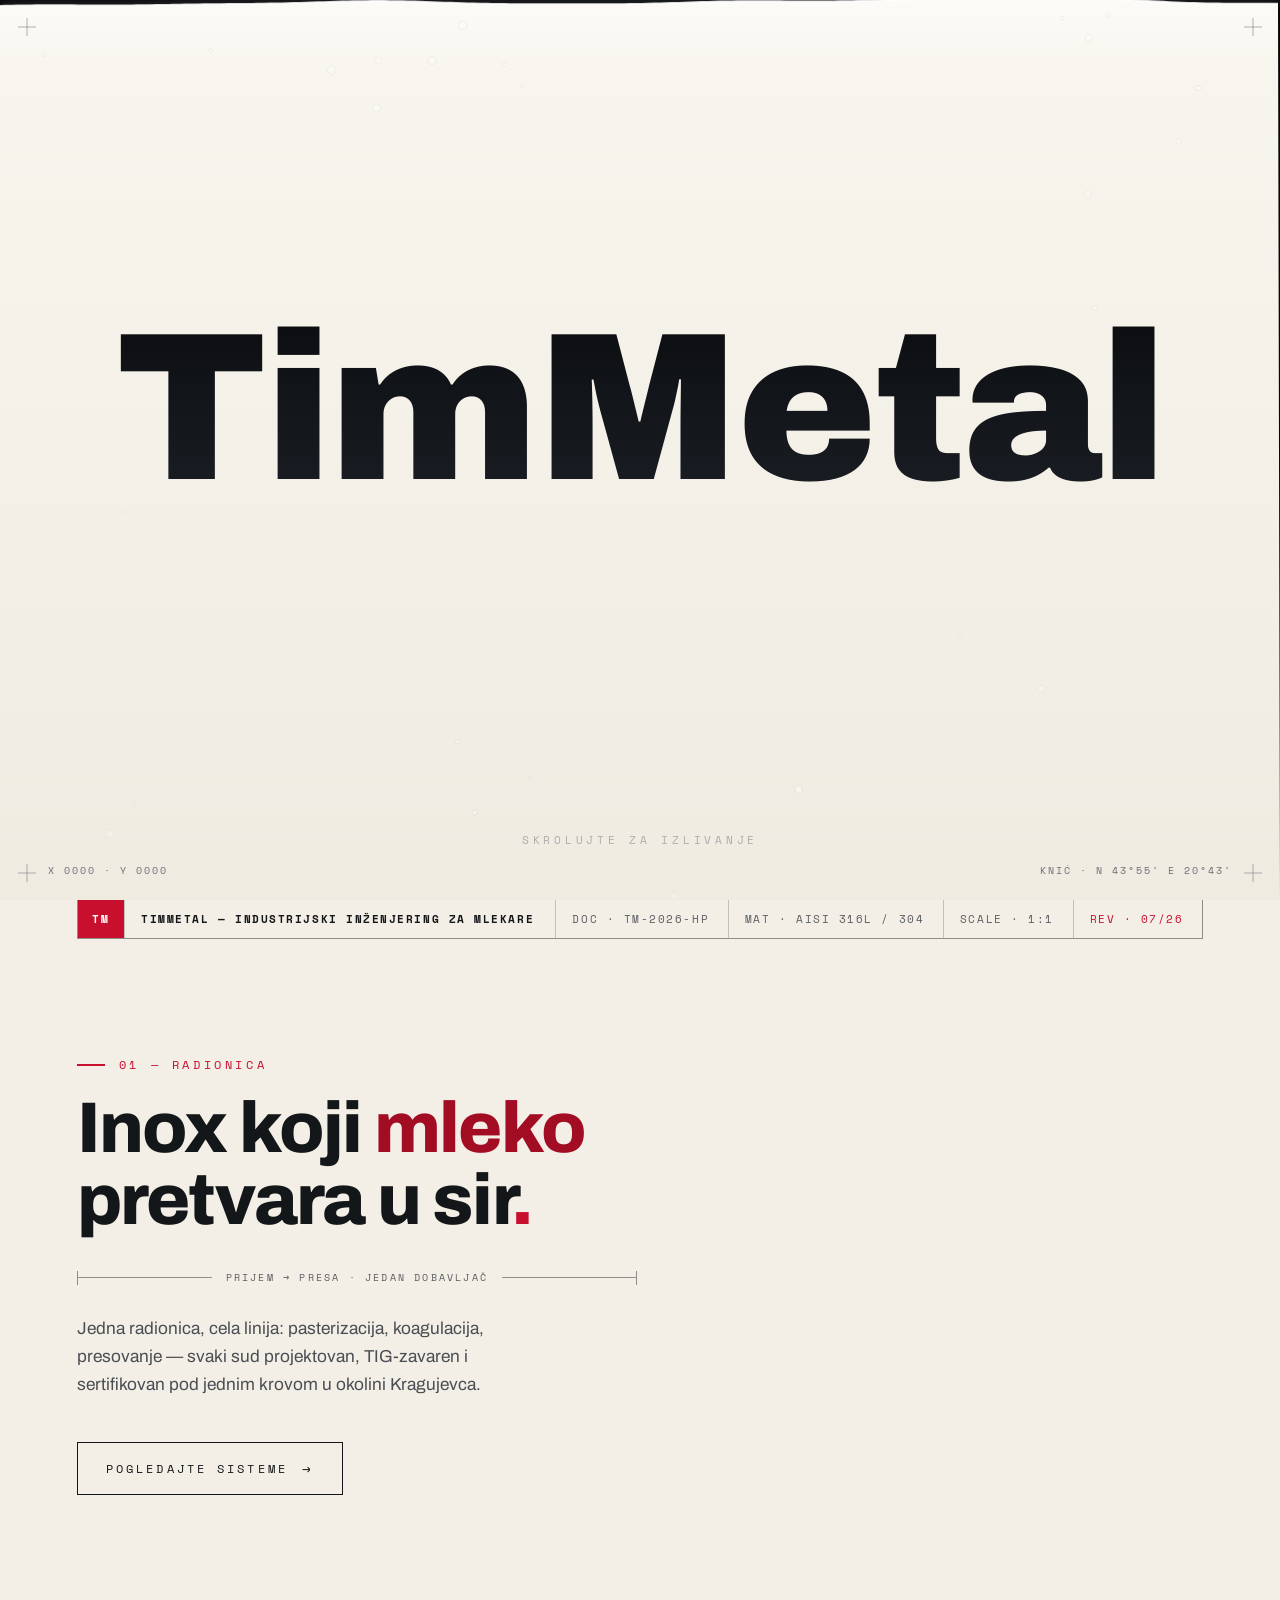
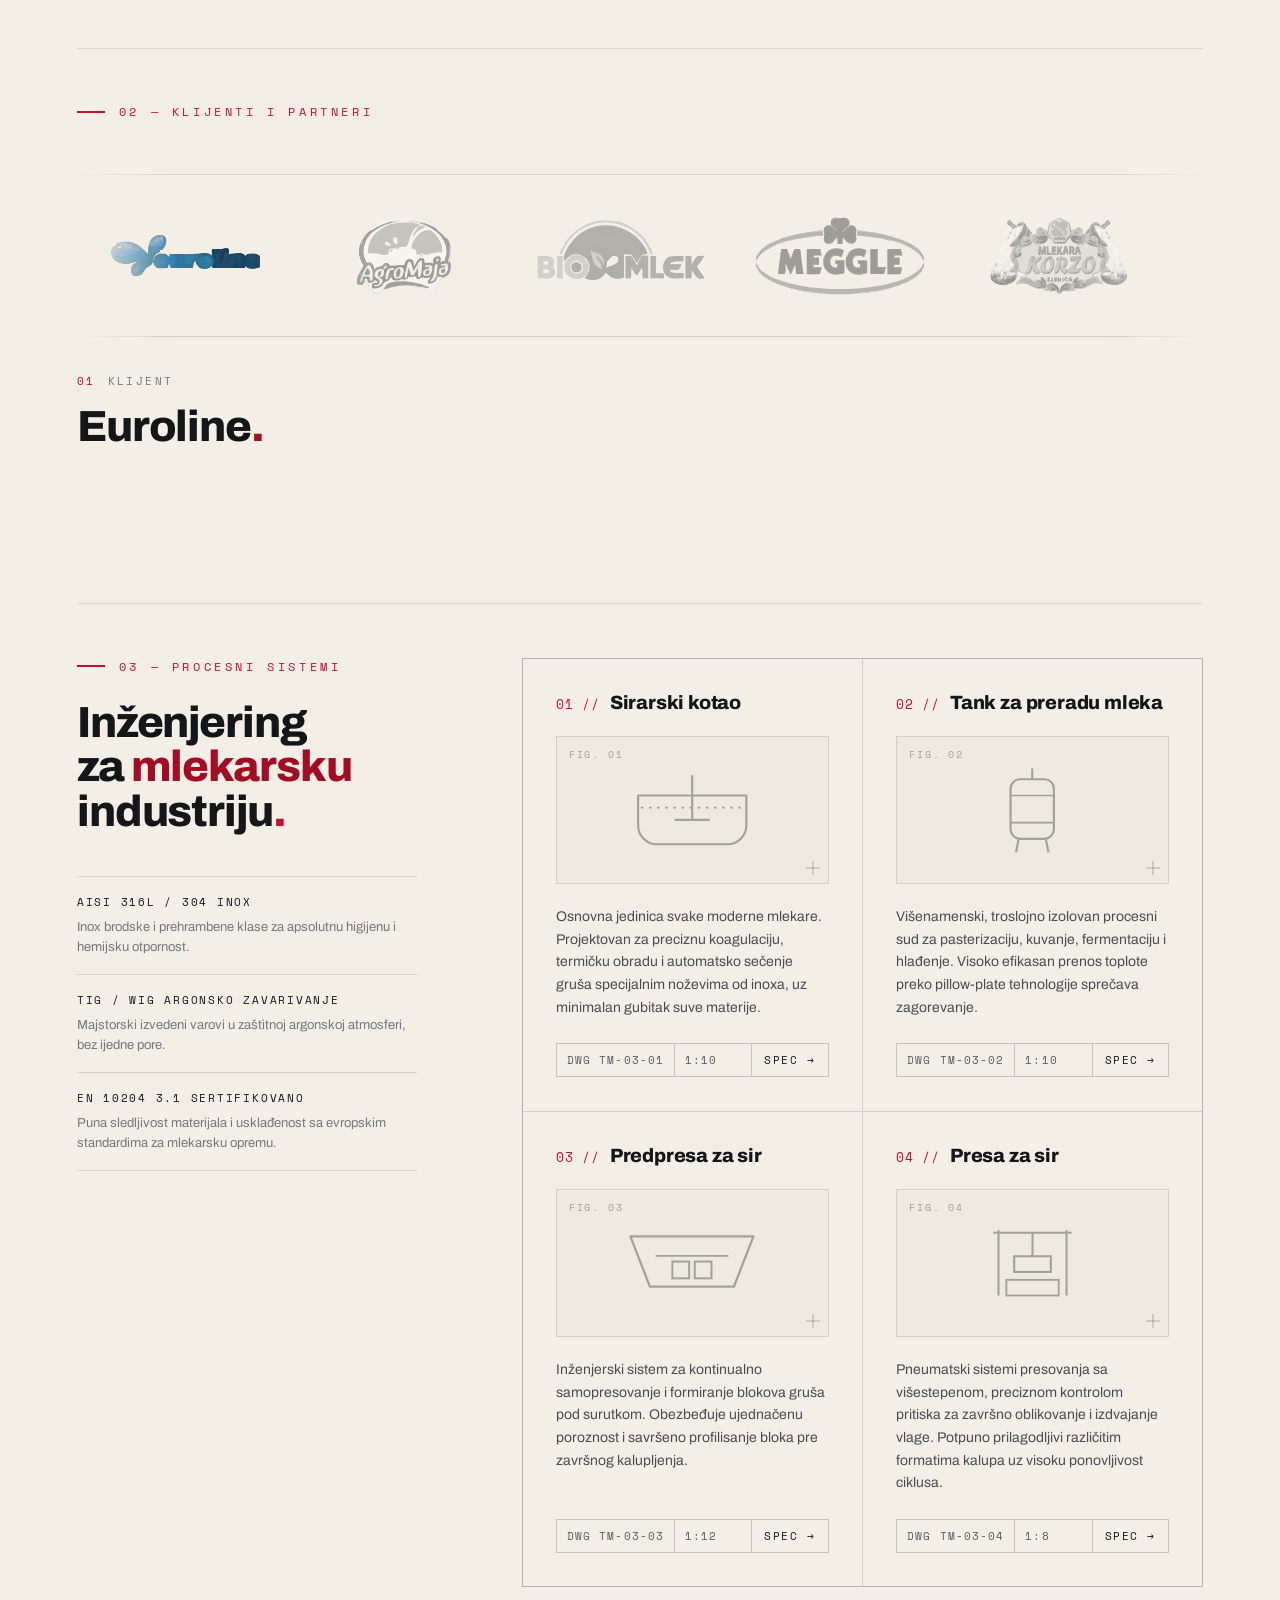
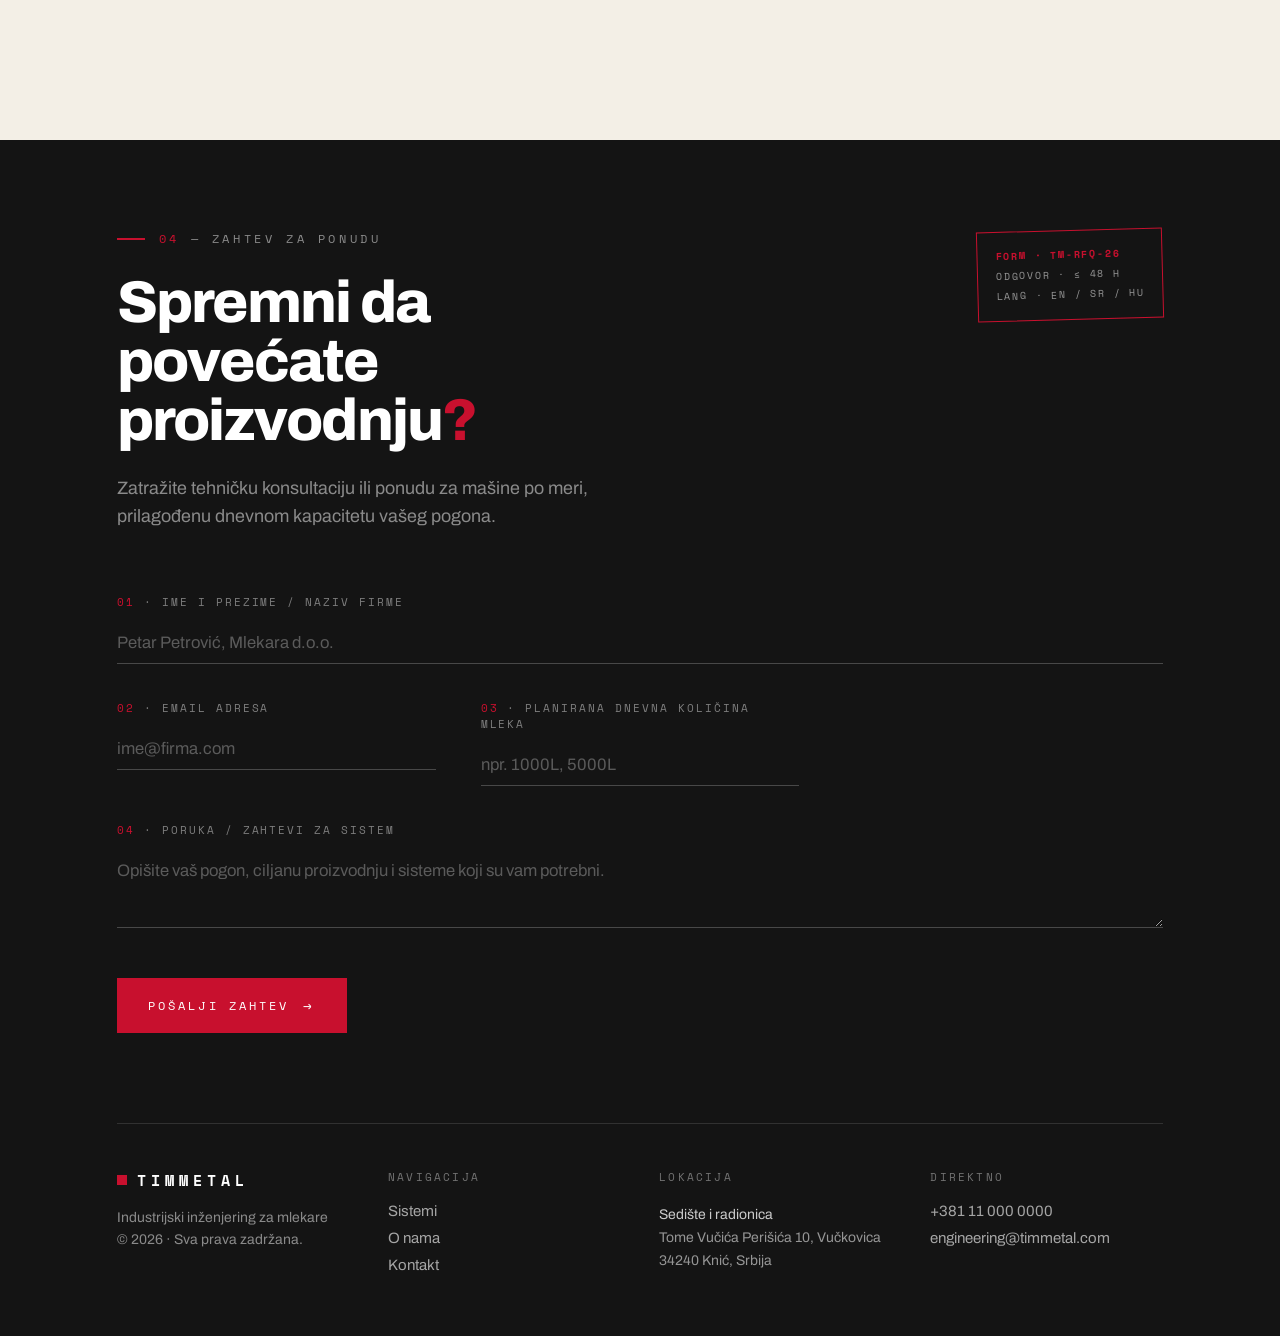
==== index.html @ e1b60132 "Commituj ceo sajt u koren + popravi .gitignore Prethodni .gitignore je ignorisao sve osim app/, pa n" ====
<!DOCTYPE html>
<html lang="en">
<head>
<meta charset="utf-8">
<meta name="viewport" content="width=device-width, initial-scale=1">
<title data-i18n="meta.home.title">TimMetal — Industrial Dairy Engineering</title>
<meta name="description" content="TimMetal — dairy process machinery engineered in marine-grade inox: cheese vats, processing tanks, pre-press and press systems, designed and built near Kragujevac." data-i18n-attr="content:meta.home.desc">
<link rel="icon" href="/favicon.svg" type="image/svg+xml">
<meta name="theme-color" content="#141414">
<meta property="og:type" content="website">
<meta property="og:site_name" content="TimMetal">
<meta property="og:title" content="TimMetal — Industrial Dairy Engineering" data-i18n-attr="content:meta.home.title">
<meta property="og:description" content="Dairy process machinery engineered in marine-grade inox — cheese vats, processing tanks, pre-press and press systems, designed and built near Kragujevac." data-i18n-attr="content:meta.home.desc">
<meta property="og:image" content="/og.svg">
<meta name="twitter:card" content="summary_large_image">
<meta name="twitter:image" content="/og.svg">
<link rel="preconnect" href="https://fonts.googleapis.com">
<link rel="preconnect" href="https://fonts.gstatic.com" crossorigin>
<link href="https://fonts.googleapis.com/css2?family=Archivo:wght@600;800;900&family=Space+Mono:wght@400;700&display=swap" rel="stylesheet">
<link rel="stylesheet" href="/css/styles.css">
<script src="/js/i18n.js"></script>
<style>
  /* Page-scoped interactive states + the drafting-sheet blueprint grid,
     ported from the v2 sheet's style-hover attrs and its JS applyTweaks
     (styles.css already covers the shared tm-link / tm-btn-ink / tm-field). */
  .tm-blueprint      { background-image: radial-gradient(rgba(20,23,26,0.11) 1.1px, transparent 1.3px); background-size: 30px 30px; }
  .tm-blueprint-dark { background-image: radial-gradient(rgba(255,255,255,0.07) 1.1px, transparent 1.3px); background-size: 30px 30px; }
  .tm-plant-row { transition: background-color .3s ease; }
  .tm-plant-row:hover { background-color: rgba(20,23,26,0.03); }
  .tm-rfq-submit { transition: filter .3s ease; }
  .tm-rfq-submit:hover { filter: brightness(1.35); }
  /* Client logo marquee — seamless -50% loop, greyscale on the cream sheet;
     the whole strip pauses on hover, each logo reveals its colour on hover. */
  .tm-marquee { position:relative; overflow:hidden; padding:clamp(30px,4.5vh,48px) 0; border-top:1px solid rgba(20,23,26,0.14); border-bottom:1px solid rgba(20,23,26,0.14); -webkit-mask-image:linear-gradient(90deg, transparent, #000 9%, #000 91%, transparent); mask-image:linear-gradient(90deg, transparent, #000 9%, #000 91%, transparent); }
  .tm-marquee-track { display:flex; width:max-content; align-items:center; animation:tm-marquee-scroll 34s linear infinite; }
  .tm-marquee:hover .tm-marquee-track { animation-play-state:paused; }
  /* Every logo gets the SAME fixed box (width × height) and is scaled to fit
     inside it — square marks fill the height, wide wordmarks fill the width,
     so no logo dominates and none reads as tiny regardless of its aspect. */
  .tm-logo { flex:none; display:flex; align-items:center; justify-content:center; width:clamp(124px,15vw,172px); height:clamp(56px,7vw,80px); background:none; border:0; padding:0; margin:0 clamp(8px,1.8vw,30px); line-height:0; cursor:pointer; -webkit-tap-highlight-color:transparent; }
  .tm-logo img { max-width:100%; max-height:100%; width:auto; height:auto; object-fit:contain; filter:grayscale(1); opacity:0.45; transition:opacity .35s ease, filter .35s ease; }
  .tm-logo:hover img, .tm-logo:focus-visible img, .tm-logo.is-active img { filter:grayscale(0); opacity:1; }
  .tm-logo:focus-visible { outline:1px solid var(--tm-red); outline-offset:6px; }
  @keyframes tm-marquee-scroll { from { transform:translateX(0); } to { transform:translateX(-50%); } }
  @media (prefers-reduced-motion: reduce) { .tm-marquee-track { animation:none; } }
  /* Collaboration detail — collapses to nothing until a logo is chosen. */
  .tm-plant-detail { max-height:0; overflow:hidden; opacity:0; transform:translateY(6px); transition:max-height .55s ease, opacity .4s ease, transform .4s ease, margin-top .55s ease; }
  .tm-plant-detail.is-open { margin-top:0; max-height:640px; opacity:1; transform:translateY(0); }
</style>
</head>
<body>
<div style="position:relative; width:100%; background:var(--tm-cream); font-family:'Archivo', system-ui, sans-serif; -webkit-font-smoothing:antialiased;">

  <!-- Fixed nav — shared partial, injected by include.js -->
  <div data-include="nav"></div>

  <!-- HERO — the canvas paints the entire reveal (black ground, ghost
       outline, milk pour, inverted wordmark); framed as drawing sheet no. 1 -->
  <section id="tm-hero" style="position:sticky; top:0; width:100%; height:100svh; min-height:560px; overflow:hidden; background:#050506;">
    <canvas id="tm-canvas" style="position:absolute; inset:0; width:100%; height:100%; display:block;"></canvas>
    <h1 style="position:absolute; width:1px; height:1px; margin:0; padding:0; overflow:hidden; clip-path:inset(50%); white-space:nowrap;" data-i18n-html="home.hero.h1">TimMetal &mdash; Industrial Dairy Engineering, near Kragujevac</h1>

    <!-- Registration crosshairs, one per corner -->
    <svg width="18" height="18" viewBox="0 0 18 18" style="position:absolute; top:18px; left:18px; color:rgba(120,126,134,0.6);"><line x1="9" y1="0" x2="9" y2="18" stroke="currentColor" stroke-width="1"></line><line x1="0" y1="9" x2="18" y2="9" stroke="currentColor" stroke-width="1"></line></svg>
    <svg width="18" height="18" viewBox="0 0 18 18" style="position:absolute; top:18px; right:18px; color:rgba(120,126,134,0.6);"><line x1="9" y1="0" x2="9" y2="18" stroke="currentColor" stroke-width="1"></line><line x1="0" y1="9" x2="18" y2="9" stroke="currentColor" stroke-width="1"></line></svg>
    <svg width="18" height="18" viewBox="0 0 18 18" style="position:absolute; bottom:18px; left:18px; color:rgba(120,126,134,0.6);"><line x1="9" y1="0" x2="9" y2="18" stroke="currentColor" stroke-width="1"></line><line x1="0" y1="9" x2="18" y2="9" stroke="currentColor" stroke-width="1"></line></svg>
    <svg width="18" height="18" viewBox="0 0 18 18" style="position:absolute; bottom:18px; right:18px; color:rgba(120,126,134,0.6);"><line x1="9" y1="0" x2="9" y2="18" stroke="currentColor" stroke-width="1"></line><line x1="0" y1="9" x2="18" y2="9" stroke="currentColor" stroke-width="1"></line></svg>

    <!-- Live cursor coordinates (updated by the inline script below) + fixed survey mark -->
    <div id="tm-coords" style="position:absolute; left:48px; bottom:22px; font-family:'Space Mono', monospace; font-size:10px; letter-spacing:0.2em; color:#6a6f76; pointer-events:none;">X 0000 &middot; Y 0000</div>
    <div style="position:absolute; right:48px; bottom:22px; font-family:'Space Mono', monospace; font-size:10px; letter-spacing:0.2em; color:#6a6f76; pointer-events:none;">KNIĆ &middot; N 43&deg;55&prime; E 20&deg;43&prime;</div>

    <!-- Tagline sits just under the wordmark; fades in once the milk settles -->
    <div id="tm-tagline" style="position:absolute; left:0; right:0; top:57%; text-align:center; opacity:0; transform:translateY(10px); transition:opacity 1s ease .2s, transform 1s ease .2s; pointer-events:none; font-family:'Space Mono', monospace; font-size:clamp(10px,1.05vw,14px); letter-spacing:0.42em; color:#3c4045;" data-i18n="home.hero.tagline">DAIRY PROCESS MACHINERY &middot; ENGINEERED IN INOX</div>

    <!-- Soft scroll affordance — never a hard lock, scrolling just pours faster -->
    <div id="tm-hint" style="position:absolute; left:0; right:0; bottom:52px; text-align:center; opacity:0.5; transition:opacity .6s ease; font-family:'Space Mono', monospace; font-size:11px; letter-spacing:0.34em; color:#6a6f76; pointer-events:none;" data-i18n="home.hero.hint">SCROLL TO POUR</div>
  </section>

  <!-- Hero is pinned (sticky); everything below is a cream .tm-lid (z-2)
       that scrolls up over the frozen milk pour and back down to reveal
       it — the razor-sharp cream→content edge is the transition. -->
  <div class="tm-lid">

  <!-- MAIN SHEET — cream ground with faint drafting grid -->
  <main class="tm-blueprint" style="position:relative; background:var(--tm-cream); color:var(--tm-ink); padding:0 clamp(22px,6vw,96px) clamp(110px,17vh,210px);">
    <div style="max-width:1200px; margin:0 auto;">

      <!-- Drawing title block — the sheet's passport -->
      <div style="display:flex; flex-wrap:wrap; gap:1px; border:1px solid rgba(20,23,26,0.3); border-top:none; background:rgba(20,23,26,0.22); font-family:'Space Mono', monospace; font-size:11px; letter-spacing:0.14em; color:#5a5e63;">
        <div style="display:flex; align-items:center; padding:11px 14px; background:var(--tm-red); color:#fff; font-weight:700; letter-spacing:0.2em;">TM</div>
        <div style="flex:2 1 auto; min-width:220px; display:flex; align-items:center; padding:11px 16px; background:var(--tm-cream); color:var(--tm-ink); font-weight:700;" data-i18n="home.titleblock.company">TIMMETAL &mdash; INDUSTRIAL DAIRY ENGINEERING</div>
        <div style="flex:1 0 auto; display:flex; align-items:center; padding:11px 16px; background:var(--tm-cream); white-space:nowrap;">DOC &middot; TM-2026-HP</div>
        <div style="flex:1 0 auto; display:flex; align-items:center; padding:11px 16px; background:var(--tm-cream); white-space:nowrap;">MAT &middot; AISI 316L / 304</div>
        <div style="flex:1 0 auto; display:flex; align-items:center; padding:11px 16px; background:var(--tm-cream); white-space:nowrap;">SCALE &middot; 1:1</div>
        <div style="flex:1 0 auto; display:flex; align-items:center; padding:11px 16px; background:var(--tm-cream); white-space:nowrap; color:var(--tm-red);">REV &middot; 07/26</div>
      </div>

      <!-- SECTION 01 — the workshop -->
      <section class="tm-rise" style="padding-top:clamp(84px,13vh,170px);">
        <div style="display:flex; align-items:center; gap:14px; font-family:'Space Mono', monospace; font-size:12px; letter-spacing:0.3em; color:var(--tm-red);"><span style="width:28px; height:2px; background:var(--tm-red);"></span><span data-i18n="home.s01.kicker">01 &mdash; THE WORKSHOP</span></div>
        <h2 style="margin:20px 0 0; font-weight:800; font-size:clamp(34px,5.6vw,78px); line-height:1.0; letter-spacing:-0.025em; max-width:15ch; text-wrap:balance;" data-i18n-html="home.s01.h2">Inox that turns <span style="color:var(--tm-red-deep);">milk</span> into cheese<span style="color:var(--tm-red);">.</span></h2>

        <!-- Dimension line under the headline, drawn like a drafting callout -->
        <div style="margin-top:34px; max-width:560px; display:flex; align-items:center; gap:0; color:rgba(20,23,26,0.45);">
          <span style="width:1px; height:14px; background:currentColor;"></span>
          <span style="flex:1; height:1px; background:currentColor;"></span>
          <span style="padding:0 14px; font-family:'Space Mono', monospace; font-size:10px; letter-spacing:0.22em; white-space:nowrap; color:#5a5e63;" data-i18n="home.s01.dimline">RECEPTION &rarr; PRESS &middot; ONE SUPPLIER</span>
          <span style="flex:1; height:1px; background:currentColor;"></span>
          <span style="width:1px; height:14px; background:currentColor;"></span>
        </div>

        <p style="margin:30px 0 0; max-width:48ch; font-size:clamp(15px,1.35vw,19px); line-height:1.6; color:#4a4e53;" data-i18n="home.s01.body">One workshop, the whole line: pasteurization, coagulation, pressing &mdash; every vessel designed, TIG-welded and certified under one roof near Kragujevac.</p>
        <a href="/products" class="tm-btn-ink" style="margin-top:44px; display:inline-flex; align-items:center; gap:14px; padding:15px 28px; border:1px solid var(--tm-ink); font-family:'Space Mono', monospace; font-size:12px; letter-spacing:0.26em; color:var(--tm-ink); text-decoration:none; cursor:pointer;"><span data-i18n="home.s01.cta">EXPLORE THE SYSTEMS</span> <span style="font-size:14px;">&rarr;</span></a>
      </section>

      <!-- SECTION 02 — commissioned plants, shown as a rotating client logo strip -->
      <section id="plants" style="margin-top:clamp(96px,17vh,210px); padding-top:clamp(40px,6vh,72px); border-top:1px solid rgba(20,23,26,0.1);">
        <div style="display:flex; align-items:center; gap:14px; font-family:'Space Mono', monospace; font-size:12px; letter-spacing:0.3em; color:var(--tm-red);"><span style="width:28px; height:2px; background:var(--tm-red);"></span><span data-i18n="home.s02.kicker">02 &mdash; CLIENTS &amp; PARTNERS</span></div>

        <!-- Infinite logo marquee. The track is built by the script at the
             foot of the page from the COMPANIES array (one /logos/<name>.svg
             per client), then duplicated once so the -50% CSS loop is
             seamless. Each logo is a button — clicking it reveals the company
             name in the detail panel below. -->
        <div class="tm-marquee tm-rise" role="group" aria-label="Client dairies" style="margin-top:clamp(40px,6vh,64px);">
          <div class="tm-marquee-track"></div>
        </div>

        <!-- Collaboration detail — populated by the inline script when a logo
             is clicked; the first partner is shown by default. -->
        <div id="tm-plant-detail" class="tm-plant-detail" aria-live="polite"></div>
      </section>

      <!-- SECTION 03 — process systems as drawing sheets -->
      <section id="systems" class="tm-rise" style="margin-top:clamp(96px,17vh,210px); padding-top:clamp(40px,6vh,72px); border-top:1px solid rgba(20,23,26,0.1); display:flex; flex-wrap:wrap; gap:clamp(40px,5vw,76px);">

        <div data-sticky-col style="flex:1 1 300px; min-width:260px;">
          <div style="display:flex; align-items:center; gap:14px; font-family:'Space Mono', monospace; font-size:12px; letter-spacing:0.3em; color:var(--tm-red);"><span style="width:28px; height:2px; background:var(--tm-red);"></span><span data-i18n="home.s03.kicker">03 &mdash; PROCESS SYSTEMS</span></div>
          <h2 style="margin:26px 0 0; font-weight:800; font-size:clamp(30px,3.4vw,52px); line-height:1.03; letter-spacing:-0.025em; max-width:12ch; text-wrap:balance; color:var(--tm-ink);" data-i18n-html="home.s03.h2">Engineering for the <span style="color:var(--tm-red-deep);">Dairy</span> Industry<span style="color:var(--tm-red);">.</span></h2>

          <div style="margin-top:clamp(34px,4.5vh,56px); max-width:340px; border-bottom:1px solid rgba(20,23,26,0.12);">
            <div style="padding:17px 0; border-top:1px solid rgba(20,23,26,0.12);">
              <div style="font-family:'Space Mono', monospace; font-size:11px; letter-spacing:0.16em; color:var(--tm-ink);" data-i18n="home.s03.feat1.t">AISI 316L / 304 STAINLESS</div>
              <div style="margin-top:7px; font-size:13px; line-height:1.55; color:#76797e;" data-i18n="home.s03.feat1.d">Marine &amp; food-grade inox for absolute hygiene and chemical resistance.</div>
            </div>
            <div style="padding:17px 0; border-top:1px solid rgba(20,23,26,0.12);">
              <div style="font-family:'Space Mono', monospace; font-size:11px; letter-spacing:0.16em; color:var(--tm-ink);" data-i18n="home.s03.feat2.t">TIG / WIG ARGON WELDING</div>
              <div style="margin-top:7px; font-size:13px; line-height:1.55; color:#76797e;" data-i18n="home.s03.feat2.d">Masterfully executed welds in a protective argon atmosphere, ensuring zero porosity.</div>
            </div>
            <div style="padding:17px 0; border-top:1px solid rgba(20,23,26,0.12);">
              <div style="font-family:'Space Mono', monospace; font-size:11px; letter-spacing:0.16em; color:var(--tm-ink);" data-i18n="home.s03.feat3.t">EN 10204 3.1 CERTIFIED</div>
              <div style="margin-top:7px; font-size:13px; line-height:1.55; color:#76797e;" data-i18n="home.s03.feat3.d">Full material traceability and compliance with European dairy equipment standards.</div>
            </div>
          </div>
        </div>

        <div style="flex:2 1 520px; min-width:0; display:grid; grid-template-columns:repeat(auto-fit, minmax(min(100%, 300px), 1fr)); gap:1px; background:rgba(20,23,26,0.14); border:1px solid rgba(20,23,26,0.14);">

          <!-- 01 -->
          <div class="tm-card" style="background:var(--tm-cream); padding:clamp(24px,2.6vw,40px); display:flex; flex-direction:column;">
            <div style="display:flex; align-items:baseline; gap:10px;">
              <span style="font-family:'Space Mono', monospace; color:var(--tm-red); font-size:13px; letter-spacing:0.06em; white-space:nowrap; flex-shrink:0;">01 //</span>
              <span style="font-family:'Archivo', sans-serif; font-weight:800; font-size:clamp(18px,1.5vw,23px); letter-spacing:-0.01em; color:var(--tm-ink);" data-i18n="home.card1.name">Cheese Vat</span>
            </div>
            <div style="position:relative; margin-top:22px; height:clamp(148px,16vh,196px); display:flex; align-items:center; justify-content:center; border:1px solid rgba(20,23,26,0.12); background:#EFEAE0;">
              <span style="position:absolute; top:10px; left:12px; font-family:'Space Mono', monospace; font-size:10px; letter-spacing:0.18em; color:rgba(20,23,26,0.35);">FIG. 01</span>
              <svg width="14" height="14" viewBox="0 0 14 14" style="position:absolute; bottom:8px; right:8px; color:rgba(20,23,26,0.3);"><line x1="7" y1="0" x2="7" y2="14" stroke="currentColor" stroke-width="1"></line><line x1="0" y1="7" x2="14" y2="7" stroke="currentColor" stroke-width="1"></line></svg>
              <svg width="60%" viewBox="0 0 120 70" fill="none" style="color:#14171A; opacity:0.34;"><path d="M20 24 H100 V46 a14 14 0 0 1 -14 14 H34 a14 14 0 0 1 -14 -14 Z" stroke="currentColor" stroke-width="1.6" stroke-linejoin="round"></path><line x1="60" y1="9" x2="60" y2="42" stroke="currentColor" stroke-width="1.6"></line><line x1="47" y1="42" x2="73" y2="42" stroke="currentColor" stroke-width="1.6"></line><line x1="22" y1="33" x2="98" y2="33" stroke="currentColor" stroke-width="1.2" stroke-dasharray="2 4"></line></svg>
            </div>
            <p style="margin:22px 0 0; font-size:14px; line-height:1.62; color:#4a4e53;" data-i18n="home.card1.body">The core unit of any modern dairy. Engineered for precise coagulation, thermal processing, and automated curd cutting via specialized inox knives, minimizing dry matter loss.</p>
            <div style="margin-top:auto; padding-top:24px;">
              <div style="display:flex; flex-wrap:wrap; align-items:stretch; border:1px solid rgba(20,23,26,0.2); font-family:'Space Mono', monospace; font-size:11px; letter-spacing:0.1em; color:#5a5e63;">
                <div style="padding:8px 10px; border-right:1px solid rgba(20,23,26,0.2); white-space:nowrap;">DWG TM-03-01</div>
                <div style="padding:8px 10px; white-space:nowrap;">1:10</div>
                <a href="/products/cheese-vat" class="tm-link" style="margin-left:auto; display:flex; align-items:center; gap:8px; padding:8px 12px; border-left:1px solid rgba(20,23,26,0.2); color:var(--tm-ink); text-decoration:none; letter-spacing:0.14em;">SPEC &rarr;</a>
              </div>
            </div>
          </div>

          <!-- 02 -->
          <div class="tm-card" style="background:var(--tm-cream); padding:clamp(24px,2.6vw,40px); display:flex; flex-direction:column;">
            <div style="display:flex; align-items:baseline; gap:10px;">
              <span style="font-family:'Space Mono', monospace; color:var(--tm-red); font-size:13px; letter-spacing:0.06em; white-space:nowrap; flex-shrink:0;">02 //</span>
              <span style="font-family:'Archivo', sans-serif; font-weight:800; font-size:clamp(18px,1.5vw,23px); letter-spacing:-0.01em; color:var(--tm-ink);" data-i18n="home.card2.name">Milk Processing Tank</span>
            </div>
            <div style="position:relative; margin-top:22px; height:clamp(148px,16vh,196px); display:flex; align-items:center; justify-content:center; border:1px solid rgba(20,23,26,0.12); background:#EFEAE0;">
              <span style="position:absolute; top:10px; left:12px; font-family:'Space Mono', monospace; font-size:10px; letter-spacing:0.18em; color:rgba(20,23,26,0.35);">FIG. 02</span>
              <svg width="14" height="14" viewBox="0 0 14 14" style="position:absolute; bottom:8px; right:8px; color:rgba(20,23,26,0.3);"><line x1="7" y1="0" x2="7" y2="14" stroke="currentColor" stroke-width="1"></line><line x1="0" y1="7" x2="14" y2="7" stroke="currentColor" stroke-width="1"></line></svg>
              <svg width="60%" viewBox="0 0 120 70" fill="none" style="color:#14171A; opacity:0.34;"><line x1="60" y1="4" x2="60" y2="12" stroke="currentColor" stroke-width="1.6"></line><rect x="44" y="12" width="32" height="44" rx="7" stroke="currentColor" stroke-width="1.6"></rect><line x1="44" y1="24" x2="76" y2="24" stroke="currentColor" stroke-width="1.2"></line><line x1="44" y1="44" x2="76" y2="44" stroke="currentColor" stroke-width="1.2"></line><line x1="50" y1="56" x2="48" y2="66" stroke="currentColor" stroke-width="1.6"></line><line x1="70" y1="56" x2="72" y2="66" stroke="currentColor" stroke-width="1.6"></line></svg>
            </div>
            <p style="margin:22px 0 0; font-size:14px; line-height:1.62; color:#4a4e53;" data-i18n="home.card2.body">A multi-purpose, triple-wall insulated process vessel for pasteurization, boiling, fermentation, and cooling. Highly efficient heat transfer via pillow-plate technology prevents burning.</p>
            <div style="margin-top:auto; padding-top:24px;">
              <div style="display:flex; flex-wrap:wrap; align-items:stretch; border:1px solid rgba(20,23,26,0.2); font-family:'Space Mono', monospace; font-size:11px; letter-spacing:0.1em; color:#5a5e63;">
                <div style="padding:8px 10px; border-right:1px solid rgba(20,23,26,0.2); white-space:nowrap;">DWG TM-03-02</div>
                <div style="padding:8px 10px; white-space:nowrap;">1:10</div>
                <a href="/products/milk-tank" class="tm-link" style="margin-left:auto; display:flex; align-items:center; gap:8px; padding:8px 12px; border-left:1px solid rgba(20,23,26,0.2); color:var(--tm-ink); text-decoration:none; letter-spacing:0.14em;">SPEC &rarr;</a>
              </div>
            </div>
          </div>

          <!-- 03 -->
          <div class="tm-card" style="background:var(--tm-cream); padding:clamp(24px,2.6vw,40px); display:flex; flex-direction:column;">
            <div style="display:flex; align-items:baseline; gap:10px;">
              <span style="font-family:'Space Mono', monospace; color:var(--tm-red); font-size:13px; letter-spacing:0.06em; white-space:nowrap; flex-shrink:0;">03 //</span>
              <span style="font-family:'Archivo', sans-serif; font-weight:800; font-size:clamp(18px,1.5vw,23px); letter-spacing:-0.01em; color:var(--tm-ink);" data-i18n="home.card3.name">Cheese Pre-press</span>
            </div>
            <div style="position:relative; margin-top:22px; height:clamp(148px,16vh,196px); display:flex; align-items:center; justify-content:center; border:1px solid rgba(20,23,26,0.12); background:#EFEAE0;">
              <span style="position:absolute; top:10px; left:12px; font-family:'Space Mono', monospace; font-size:10px; letter-spacing:0.18em; color:rgba(20,23,26,0.35);">FIG. 03</span>
              <svg width="14" height="14" viewBox="0 0 14 14" style="position:absolute; bottom:8px; right:8px; color:rgba(20,23,26,0.3);"><line x1="7" y1="0" x2="7" y2="14" stroke="currentColor" stroke-width="1"></line><line x1="0" y1="7" x2="14" y2="7" stroke="currentColor" stroke-width="1"></line></svg>
              <svg width="62%" viewBox="0 0 120 70" fill="none" style="color:#14171A; opacity:0.34;"><path d="M16 16 H104 L90 52 H30 Z" stroke="currentColor" stroke-width="1.6" stroke-linejoin="round"></path><line x1="34" y1="30" x2="86" y2="30" stroke="currentColor" stroke-width="1.2"></line><rect x="46" y="34" width="12" height="12" stroke="currentColor" stroke-width="1.4"></rect><rect x="62" y="34" width="12" height="12" stroke="currentColor" stroke-width="1.4"></rect></svg>
            </div>
            <p style="margin:22px 0 0; font-size:14px; line-height:1.62; color:#4a4e53;" data-i18n="home.card3.body">An engineered system for continuous self-pressing and curd block formation under whey. Ensures uniform porosity and perfect block profiling prior to final molding.</p>
            <div style="margin-top:auto; padding-top:24px;">
              <div style="display:flex; flex-wrap:wrap; align-items:stretch; border:1px solid rgba(20,23,26,0.2); font-family:'Space Mono', monospace; font-size:11px; letter-spacing:0.1em; color:#5a5e63;">
                <div style="padding:8px 10px; border-right:1px solid rgba(20,23,26,0.2); white-space:nowrap;">DWG TM-03-03</div>
                <div style="padding:8px 10px; white-space:nowrap;">1:12</div>
                <a href="/products/pre-press" class="tm-link" style="margin-left:auto; display:flex; align-items:center; gap:8px; padding:8px 12px; border-left:1px solid rgba(20,23,26,0.2); color:var(--tm-ink); text-decoration:none; letter-spacing:0.14em;">SPEC &rarr;</a>
              </div>
            </div>
          </div>

          <!-- 04 -->
          <div class="tm-card" style="background:var(--tm-cream); padding:clamp(24px,2.6vw,40px); display:flex; flex-direction:column;">
            <div style="display:flex; align-items:baseline; gap:10px;">
              <span style="font-family:'Space Mono', monospace; color:var(--tm-red); font-size:13px; letter-spacing:0.06em; white-space:nowrap; flex-shrink:0;">04 //</span>
              <span style="font-family:'Archivo', sans-serif; font-weight:800; font-size:clamp(18px,1.5vw,23px); letter-spacing:-0.01em; color:var(--tm-ink);" data-i18n="home.card4.name">Cheese Press</span>
            </div>
            <div style="position:relative; margin-top:22px; height:clamp(148px,16vh,196px); display:flex; align-items:center; justify-content:center; border:1px solid rgba(20,23,26,0.12); background:#EFEAE0;">
              <span style="position:absolute; top:10px; left:12px; font-family:'Space Mono', monospace; font-size:10px; letter-spacing:0.18em; color:rgba(20,23,26,0.35);">FIG. 04</span>
              <svg width="14" height="14" viewBox="0 0 14 14" style="position:absolute; bottom:8px; right:8px; color:rgba(20,23,26,0.3);"><line x1="7" y1="0" x2="7" y2="14" stroke="currentColor" stroke-width="1"></line><line x1="0" y1="7" x2="14" y2="7" stroke="currentColor" stroke-width="1"></line></svg>
              <svg width="58%" viewBox="0 0 120 70" fill="none" style="color:#14171A; opacity:0.34;"><line x1="34" y1="10" x2="34" y2="60" stroke="currentColor" stroke-width="1.6"></line><line x1="86" y1="10" x2="86" y2="60" stroke="currentColor" stroke-width="1.6"></line><line x1="30" y1="12" x2="90" y2="12" stroke="currentColor" stroke-width="1.6"></line><line x1="60" y1="12" x2="60" y2="30" stroke="currentColor" stroke-width="1.6"></line><rect x="46" y="30" width="28" height="12" stroke="currentColor" stroke-width="1.6"></rect><rect x="40" y="48" width="40" height="12" stroke="currentColor" stroke-width="1.4"></rect></svg>
            </div>
            <p style="margin:22px 0 0; font-size:14px; line-height:1.62; color:#4a4e53;" data-i18n="home.card4.body">Pneumatic pressing systems with multi-stage, precise pressure control for final shaping and moisture extraction. Fully adaptable to various mold formats with high cycle repeatability.</p>
            <div style="margin-top:auto; padding-top:24px;">
              <div style="display:flex; flex-wrap:wrap; align-items:stretch; border:1px solid rgba(20,23,26,0.2); font-family:'Space Mono', monospace; font-size:11px; letter-spacing:0.1em; color:#5a5e63;">
                <div style="padding:8px 10px; border-right:1px solid rgba(20,23,26,0.2); white-space:nowrap;">DWG TM-03-04</div>
                <div style="padding:8px 10px; white-space:nowrap;">1:8</div>
                <a href="/products/press" class="tm-link" style="margin-left:auto; display:flex; align-items:center; gap:8px; padding:8px 12px; border-left:1px solid rgba(20,23,26,0.2); color:var(--tm-ink); text-decoration:none; letter-spacing:0.14em;">SPEC &rarr;</a>
              </div>
            </div>
          </div>

        </div>
      </section>
    </div>
  </main>

  <!-- SECTION 04 — RFQ document, dark -->
  <section id="rfq" class="tm-blueprint-dark" style="position:relative; background:#141414; color:#fff; font-family:'Archivo', system-ui, sans-serif;">
    <div style="max-width:1200px; margin:0 auto; padding:clamp(64px,10vh,120px) clamp(22px,6vw,96px) clamp(48px,7vh,88px);">

      <div class="tm-rise" style="display:flex; flex-wrap:wrap; align-items:flex-start; justify-content:space-between; gap:24px;">
        <div>
          <div style="display:flex; align-items:center; gap:14px; font-family:'Space Mono', monospace; font-size:12px; letter-spacing:0.3em;"><span style="width:28px; height:2px; background:var(--tm-red);"></span><span data-i18n-html="home.rfq.kicker"><span style="color:var(--tm-red);">04</span><span style="color:rgba(255,255,255,0.5);"> &mdash; REQUEST FOR QUOTATION</span></span></div>
          <h2 style="margin:26px 0 0; font-weight:800; font-size:clamp(32px,4.6vw,68px); line-height:1.0; letter-spacing:-0.03em; max-width:14ch; text-wrap:balance; color:#fff;" data-i18n-html="home.rfq.h2">Ready to scale your production<span style="color:var(--tm-red);">?</span></h2>
          <p style="margin:24px 0 0; max-width:48ch; font-size:clamp(15px,1.4vw,19px); line-height:1.6; color:rgba(255,255,255,0.5);" data-i18n="home.rfq.body">Request a technical consultation or a custom machinery quote tailored to your facility's daily capacity.</p>
        </div>
        <!-- Document stamp -->
        <div style="border:1.5px solid var(--tm-red); padding:14px 18px; font-family:'Space Mono', monospace; font-size:10px; letter-spacing:0.18em; color:rgba(255,255,255,0.55); line-height:2; transform:rotate(-1.5deg);"><span style="color:var(--tm-red); font-weight:700;">FORM &middot; TM-RFQ-26</span><br><span data-i18n="home.rfq.stamp.response">RESPONSE &middot; &le; 48 H</span><br>LANG &middot; EN / SR / HU</div>
      </div>

      <form id="tm-rfq-form" style="margin-top:clamp(48px,7vh,84px); display:grid; grid-template-columns:repeat(auto-fit, minmax(240px, 1fr)); column-gap:clamp(28px,3.5vw,56px); row-gap:clamp(30px,4vh,42px);">

        <div style="grid-column:1 / -1; display:flex; flex-direction:column; gap:11px;">
          <label style="font-family:'Space Mono', monospace; font-size:11px; letter-spacing:0.18em; color:rgba(255,255,255,0.45);" data-i18n-html="home.rfq.f1"><span style="color:var(--tm-red);">01</span> &middot; FULL NAME / COMPANY NAME</label>
          <input type="text" name="name" placeholder="Jane Doe, Acme Dairy Co." data-i18n-attr="placeholder:home.rfq.f1.ph" class="tm-field" style="width:100%; background:transparent; border:none; border-bottom:1px solid rgba(255,255,255,0.22); color:#fff; font-family:'Archivo', sans-serif; font-size:clamp(15px,1.3vw,17px); padding:12px 0; outline:none;" />
        </div>

        <div style="display:flex; flex-direction:column; gap:11px;">
          <label style="font-family:'Space Mono', monospace; font-size:11px; letter-spacing:0.18em; color:rgba(255,255,255,0.45);" data-i18n-html="home.rfq.f2"><span style="color:var(--tm-red);">02</span> &middot; EMAIL ADDRESS</label>
          <input type="email" name="email" placeholder="name@company.com" data-i18n-attr="placeholder:home.rfq.f2.ph" class="tm-field" style="width:100%; background:transparent; border:none; border-bottom:1px solid rgba(255,255,255,0.22); color:#fff; font-family:'Archivo', sans-serif; font-size:clamp(15px,1.3vw,17px); padding:12px 0; outline:none;" />
        </div>

        <div style="display:flex; flex-direction:column; gap:11px;">
          <label style="font-family:'Space Mono', monospace; font-size:11px; letter-spacing:0.18em; color:rgba(255,255,255,0.45);" data-i18n-html="home.rfq.f3"><span style="color:var(--tm-red);">03</span> &middot; PLANNED DAILY MILK VOLUME</label>
          <input type="text" name="volume" placeholder="e.g. 1000L, 5000L" data-i18n-attr="placeholder:home.rfq.f3.ph" class="tm-field" style="width:100%; background:transparent; border:none; border-bottom:1px solid rgba(255,255,255,0.22); color:#fff; font-family:'Archivo', sans-serif; font-size:clamp(15px,1.3vw,17px); padding:12px 0; outline:none;" />
        </div>

        <div style="grid-column:1 / -1; display:flex; flex-direction:column; gap:11px;">
          <label style="font-family:'Space Mono', monospace; font-size:11px; letter-spacing:0.18em; color:rgba(255,255,255,0.45);" data-i18n-html="home.rfq.f4"><span style="color:var(--tm-red);">04</span> &middot; MESSAGE / SYSTEM REQUIREMENTS</label>
          <textarea name="message" rows="3" placeholder="Tell us about your facility, target output, and the systems you need." data-i18n-attr="placeholder:home.rfq.f4.ph" class="tm-field" style="width:100%; background:transparent; border:none; border-bottom:1px solid rgba(255,255,255,0.22); color:#fff; font-family:'Archivo', sans-serif; font-size:clamp(15px,1.3vw,17px); padding:12px 0; outline:none; resize:vertical;"></textarea>
        </div>

        <button type="submit" class="tm-rfq-submit" style="grid-column:1 / -1; justify-self:start; margin-top:14px; display:inline-flex; align-items:center; gap:14px; padding:16px 30px; background:var(--tm-red); border:1px solid var(--tm-red); font-family:'Space Mono', monospace; font-size:12px; letter-spacing:0.26em; color:#fff; cursor:pointer;"><span data-btn-label data-i18n="home.rfq.submit">SUBMIT RFQ</span> <span style="font-size:14px;">&rarr;</span></button>
      </form>

      <!-- Footer — shared partial, injected by include.js -->
      <div data-include="footer"></div>
    </div>
  </section>
  </div><!-- /.tm-lid -->
</div>

<script src="/js/include.js"></script>
<script src="/js/motion.js"></script>
<script src="/js/hero.js"></script>
<script>
  // Live drafting coordinates in the hero corner + a plain client-side
  // acknowledgement for the RFQ form (no backend yet).
  (function () {
    var coords = document.getElementById('tm-coords');
    var hero = document.getElementById('tm-hero');
    if (coords && hero) {
      addEventListener('mousemove', function (e) {
        var r = hero.getBoundingClientRect();
        var x = Math.max(0, Math.round(e.clientX - r.left));
        var y = Math.max(0, Math.round(e.clientY - r.top));
        coords.textContent = 'X ' + String(x).padStart(4, '0') + ' · Y ' + String(y).padStart(4, '0');
      });
    }

    var form = document.getElementById('tm-rfq-form');
    if (form) {
      form.addEventListener('submit', function (e) {
        e.preventDefault();
        var label = form.querySelector('[data-btn-label]');
        if (label) label.textContent = (window.tmI18n ? window.tmI18n.t('home.rfq.submitted', 'SUBMITTED ✓') : 'SUBMITTED ✓');
        form.reset();
      });
    }
  })();

  // ── Client dairies — real logos + click-to-reveal company name ──
  // One entry per client: the /logos SVG file and the display name (the
  // file's base name). The marquee track and its seamless aria-hidden
  // duplicate are built from this list; clicking a logo shows that
  // company's name in the panel below. To add a client, drop its SVG in
  // /logos and add a { file, name } row here.
  (function () {
    var MONO = "'Space Mono', monospace";
    var COMPANIES = [
      { file: 'euroline.svg',           name: 'Euroline' },
      { file: 'Agro Maja.svg',          name: 'Agro Maja' },
      { file: 'Biomlek Tulovo.svg',     name: 'Biomlek Tulovo' },
      { file: 'meggle.svg',             name: 'Meggle' },
      { file: 'mlekara korzo.svg',      name: 'Mlekara Korzo' },
      { file: 'mlekara markovac.svg',   name: 'Mlekara Markovac' },
      { file: 'mlekara mlecen.svg',     name: 'Mlekara Mlecen' },
      { file: 'mlekara podgorac.svg',   name: 'Mlekara Podgorac' },
      { file: 'mlekara velickovic.svg', name: 'Mlekara Velickovic' },
      { file: 'natura system.svg',      name: 'Natura System' },
      { file: 'BJ.svg',                 name: 'BJ' },
      { file: 'Đi-Mi.svg',              name: 'Đi-Mi' }
    ];

    function t(key, en) { return window.tmI18n ? window.tmI18n.t(key, en) : en; }

    var detail = document.getElementById('tm-plant-detail');
    var track = document.querySelector('.tm-marquee-track');
    if (!detail || !track) return;

    // Build the marquee: the real, focusable set followed by an
    // aria-hidden visual duplicate so the -50% CSS loop is seamless.
    function logoButton(c, i, dup) {
      var b = document.createElement('button');
      b.className = 'tm-logo';
      b.type = 'button';
      b.setAttribute('data-client', i);
      var img = document.createElement('img');
      img.src = '/logos/' + encodeURIComponent(c.file);
      img.loading = 'lazy';
      if (dup) {
        b.tabIndex = -1;
        b.setAttribute('aria-hidden', 'true');
        img.alt = '';
      } else {
        b.setAttribute('aria-label', c.name);
        img.alt = c.name;
      }
      b.appendChild(img);
      return b;
    }
    COMPANIES.forEach(function (c, i) { track.appendChild(logoButton(c, i, false)); });
    COMPANIES.forEach(function (c, i) { track.appendChild(logoButton(c, i, true)); });
    var buttons = track.querySelectorAll('.tm-logo');

    var current = 0;
    function render(i) {
      var c = COMPANIES[i];
      if (!c) return;
      current = i;
      var num = (i + 1 < 10 ? '0' : '') + (i + 1);
      detail.innerHTML =
        '<div style="padding-top:clamp(28px,4vh,46px);">' +
          '<div style="display:flex; align-items:center; gap:12px; font-family:' + MONO + '; font-size:11px; letter-spacing:0.22em; color:var(--tm-red);"><span>' + num + '</span><span style="color:#76797e;">' + t('home.plants.client', 'CLIENT') + '</span></div>' +
          '<h3 style="margin:16px 0 0; font-weight:800; font-size:clamp(28px,3.4vw,50px); line-height:1.02; letter-spacing:-0.025em; color:var(--tm-ink);">' + c.name + '<span style="color:var(--tm-red-deep);">.</span></h3>' +
        '</div>';

      Array.prototype.forEach.call(buttons, function (b) {
        b.classList.toggle('is-active', b.getAttribute('data-client') === String(i));
      });
      detail.classList.add('is-open');
    }

    Array.prototype.forEach.call(buttons, function (b) {
      b.addEventListener('click', function () {
        render(parseInt(b.getAttribute('data-client'), 10));
      });
    });

    // Show the first client by default so the section is never empty.
    // Wait for the dictionary so the label renders in the active language.
    (window.tmI18n ? window.tmI18n.ready : Promise.resolve()).then(function () { render(0); });

    // Redraw the open client's label in the chosen language when it changes.
    document.addEventListener('tm:langchange', function () { render(current); });
  })();
</script>
</body>
</html>
---- css/styles.css ----
/* ── TimMetal global design tokens ───────────────────────────────
   Three primaries: industrial steel-black, warm cream canvas, and
   the sharp accent red. Red is reserved for small, precise markers —
   index labels, hairline ticks, and interactive hovers. */
:root {
  --tm-black: #050506;   /* hero ground */
  --tm-cream: #F3EFE6;   /* canvas / page */
  --tm-ink:   #14171A;   /* primary text + wordmark steel */
  --tm-red:   #C8102E;   /* PRIMARY ACCENT — sharp industrial red */
  --tm-red-deep: #A20D24;/* pressed / deep accent */
}

* { box-sizing: border-box; }
html, body { margin: 0; }
body {
  background: var(--tm-black);
  font-family: 'Archivo', system-ui, sans-serif;
  -webkit-font-smoothing: antialiased;
}
input::placeholder, textarea::placeholder { color: rgba(255, 255, 255, 0.3); }

/* Sticky heading only once the layout is genuinely two columns —
   prevents a tall pinned header overlapping cards on stacked/mobile. */
@media (min-width: 1000px) {
  [data-sticky-col] { position: sticky; top: 100px; align-self: flex-start; }
}

/* ── Wipe & Reveal ───────────────────────────────────────────────
   The cream content is a solid lid (z-2) that scrolls up and off;
   the dark inquiry layer (z-1) sits in normal flow underneath so the
   WHOLE inquiry + footer is always reachable. Razor-sharp cream->dark
   edge retained (no gradient). */
.tm-lid    { position: relative; z-index: 2; background: var(--tm-cream); }
.tm-reveal { position: relative; z-index: 1; }

/* Dark band that contains ONLY the footer (products, product, contact). The
   footer partial carries a large top margin to separate it from the content
   above it (home RFQ form, about standards); with nothing above, that margin
   renders as an empty black block. Cancel it so the dark band starts cleanly
   at the footer's own top border — the footer keeps its internal padding. */
.tm-foot-only > :first-child { margin-top: 0 !important; }

/* ── Mobile nav ──────────────────────────────────────────────────
   The four mono links sit in one row next to the wordmark on desktop.
   Below 640px they don't fit, so they collapse behind a hamburger and
   drop down as a cream panel (readable over any page background). The
   nav partial carries inline styles, so the mobile overrides need
   !important to win. */
.tm-nav-toggle { display: none; }

@media (max-width: 640px) {
  /* Solid cream bar at all mobile widths so the nav is never a transparent
     strip — same ground as the dropdown panel for one cohesive surface. The
     scroll-invert (white chrome over dark sections) is desktop-only below, so
     the wordmark + hamburger keep their inline ink colour here. */
  #tm-nav {
    padding: 16px 20px !important;
    background: var(--tm-cream);
    box-shadow: 0 1px 0 rgba(20, 23, 26, 0.06);
  }

  .tm-nav-toggle {
    display: inline-flex; flex-direction: column; justify-content: center;
    gap: 5px; width: 24px; height: 24px; box-sizing: content-box; padding: 8px;
    margin: -8px -8px -8px 0;              /* generous hit area, flush right */
    background: none; border: 0; cursor: pointer; pointer-events: auto;
  }
  .tm-nav-toggle span {
    display: block; height: 2px; width: 100%; border-radius: 2px;
    background: var(--tm-ink);
    transition: transform .3s ease, opacity .2s ease;
  }
  .tm-nav-toggle[aria-expanded="true"] span:nth-child(1) { transform: translateY(7px) rotate(45deg); }
  .tm-nav-toggle[aria-expanded="true"] span:nth-child(2) { opacity: 0; }
  .tm-nav-toggle[aria-expanded="true"] span:nth-child(3) { transform: translateY(-7px) rotate(-45deg); }

  .tm-nav-links {
    position: absolute !important;
    top: 100%; left: 0; right: 0;
    flex-direction: column !important;
    flex-wrap: nowrap !important;
    align-items: stretch !important;
    gap: 0 !important;
    padding: 4px clamp(20px,5vw,28px) 14px !important;
    background: var(--tm-cream);
    border-top: 1px solid rgba(20, 23, 26, 0.12);
    box-shadow: 0 26px 44px -30px rgba(20, 23, 26, 0.55);
    /* collapsed by default */
    max-height: 0; overflow: hidden;
    opacity: 0; visibility: hidden;
    transition: max-height .35s ease, opacity .3s ease, visibility .3s ease;
  }
  .tm-nav-links.is-open {
    max-height: 70vh; opacity: 1; visibility: visible;
  }
  .tm-nav-links a {
    padding: 15px 2px !important;
    font-size: 13px !important;
    border-top: 1px solid rgba(20, 23, 26, 0.1);
  }
  .tm-nav-links a:first-child { border-top: 0; }
}

/* ── Interactive states ──────────────────────────────────────────
   Ported from the prototype's style-hover / style-focus attributes. */

/* Red-on-hover text links (nav, card CTAs, footer links) */
.tm-link { transition: color .3s ease; }
.tm-link:hover { color: var(--tm-red); }

/* Active nav item — ink text (set inline by include.js) with a red
   underline tick, matching the prototype's active state. */
.tm-nav-active { position: relative; }
.tm-nav-active::after {
  content: '';
  position: absolute;
  left: 0; right: 0; bottom: -6px;
  height: 2px;
  background: var(--tm-red);
}

/* Nav-over-dark inversion — include.js adds .tm-nav-invert while a dark
   section (the #141414 RFQ/footer) sits behind the fixed nav, so the mono
   links stay legible instead of vanishing. The nav partial sets its colours
   inline, so these overrides need !important to win. */
#tm-nav .tm-wordmark { transition: color .35s ease; }
#tm-nav .tm-nav-toggle span { transition: background .35s ease, transform .3s ease, opacity .2s ease; }
/* Invert is desktop-only: at ≤640px the nav is a solid cream bar (see the
   max-width:640px block), so the wordmark, hamburger and links all stay
   dark-on-cream. On desktop the bar is transparent, so the chrome flips to
   white wherever a dark section sits behind it. */
@media (min-width: 641px) {
  #tm-nav.tm-nav-invert .tm-wordmark { color: #fff !important; }
  #tm-nav.tm-nav-invert .tm-nav-toggle span { background: #fff !important; }
  #tm-nav.tm-nav-invert #tm-nav-menu,
  #tm-nav.tm-nav-invert #tm-nav-menu a { color: rgba(255,255,255,0.78) !important; }
  #tm-nav.tm-nav-invert #tm-nav-menu a.tm-nav-active { color: #fff !important; }
  #tm-nav.tm-nav-invert #tm-nav-menu a:hover { color: var(--tm-red) !important; }
  #tm-nav.tm-nav-invert .tm-lang.is-active { color: #fff; }
}

/* Outlined ink button → red on hover (EXPLORE THE SYSTEM) */
.tm-btn-ink { transition: color .3s ease, border-color .3s ease; }
.tm-btn-ink:hover { color: var(--tm-red); border-color: var(--tm-red); }

/* Social-proof logos: dimmed by default, full strength on hover */
.tm-logo { transition: opacity .45s ease; }
.tm-logo:hover { opacity: 1; }

/* Underline form fields → red bottom border on focus */
.tm-field { transition: border-color .3s ease; }
.tm-field:focus { border-bottom-color: var(--tm-red); }

/* Submit button: fills red on hover */
.tm-submit { transition: background-color .3s ease, border-color .3s ease; }
.tm-submit:hover { background-color: var(--tm-red); border-color: var(--tm-red); }

/* ── Scroll reveal ───────────────────────────────────────────────
   Content lifts + fades in as it enters the viewport. Progressive
   enhancement: the hidden state is scoped under .tm-motion, which
   motion.js adds to <html> only when JS runs — so with no JS the
   page renders fully visible. IntersectionObserver adds .is-in.

   .tm-rise    — reveal a single block.
   .tm-stagger — reveal a group; its direct children cascade in. */
.tm-motion .tm-rise {
  opacity: 0;
  transform: translateY(18px);
  transition: opacity .7s ease, transform .7s cubic-bezier(.2, .6, .2, 1);
}
.tm-motion .tm-rise.is-in { opacity: 1; transform: none; }

.tm-motion .tm-stagger > * {
  opacity: 0;
  transform: translateY(18px);
  transition: opacity .6s ease, transform .6s cubic-bezier(.2, .6, .2, 1);
}
.tm-motion .tm-stagger.is-in > * { opacity: 1; transform: none; }
.tm-motion .tm-stagger.is-in > *:nth-child(1) { transition-delay: 0s; }
.tm-motion .tm-stagger.is-in > *:nth-child(2) { transition-delay: .07s; }
.tm-motion .tm-stagger.is-in > *:nth-child(3) { transition-delay: .14s; }
.tm-motion .tm-stagger.is-in > *:nth-child(4) { transition-delay: .21s; }
.tm-motion .tm-stagger.is-in > *:nth-child(5) { transition-delay: .28s; }
.tm-motion .tm-stagger.is-in > *:nth-child(6) { transition-delay: .35s; }

/* Honour reduced-motion: reveal instantly, no travel. */
@media (prefers-reduced-motion: reduce) {
  .tm-motion .tm-rise,
  .tm-motion .tm-stagger > * {
    opacity: 1 !important;
    transform: none !important;
    transition: none !important;
  }
}

/* ── Card & row hover ────────────────────────────────────────────
   Quiet lift on the home system cards; on catalogue rows the arrow
   slides and the label reddens. The bold moment is the hero pour —
   everything here stays restrained. */
.tm-card { transition: transform .4s cubic-bezier(.2, .6, .2, 1), box-shadow .4s ease; }
.tm-card:hover { transform: translateY(-4px); box-shadow: 0 20px 44px -26px rgba(20, 23, 26, 0.55); }

.tm-arrow { display: inline-block; transition: transform .35s cubic-bezier(.2, .6, .2, 1); }
.tm-row:hover .tm-arrow { transform: translateX(7px); }
.tm-row:hover .tm-link { color: var(--tm-red); }

/* Language switcher in the nav — mono, matches the .tm-link scale. */
.tm-langswitch { display: inline-flex; align-items: center; gap: 6px; margin-left: 6px; }
.tm-lang { background: none; border: 0; padding: 0; cursor: pointer; font-family: 'Space Mono', monospace; font-size: 12px; letter-spacing: 0.22em; color: inherit; opacity: 0.5; transition: opacity .25s ease, color .25s ease; }
.tm-lang:hover { opacity: 0.85; }
.tm-lang.is-active { opacity: 1; color: var(--tm-ink); }
/* .tm-nav-invert override for the active lang is desktop-only (see the
   min-width:641px block) — on mobile the cream bar keeps it dark. */
.tm-lang-sep { opacity: 0.35; font-family: 'Space Mono', monospace; font-size: 12px; }
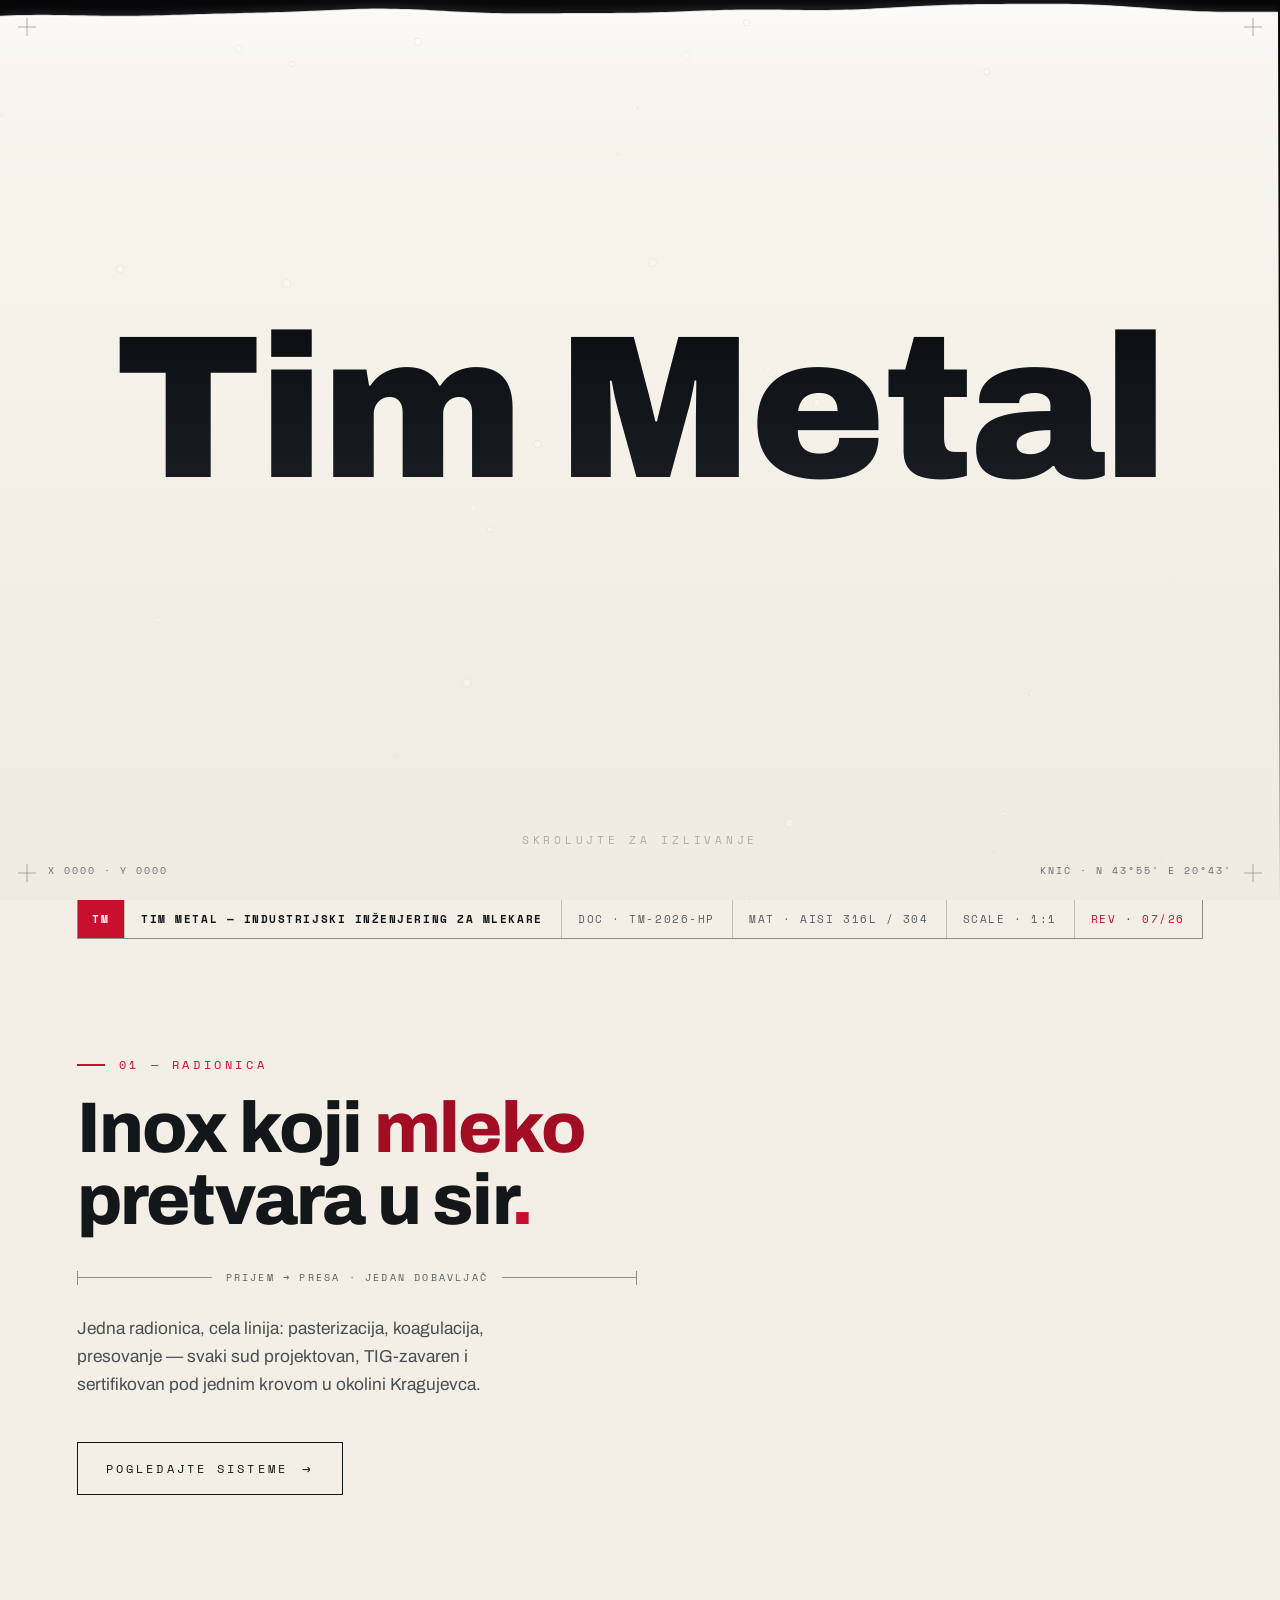
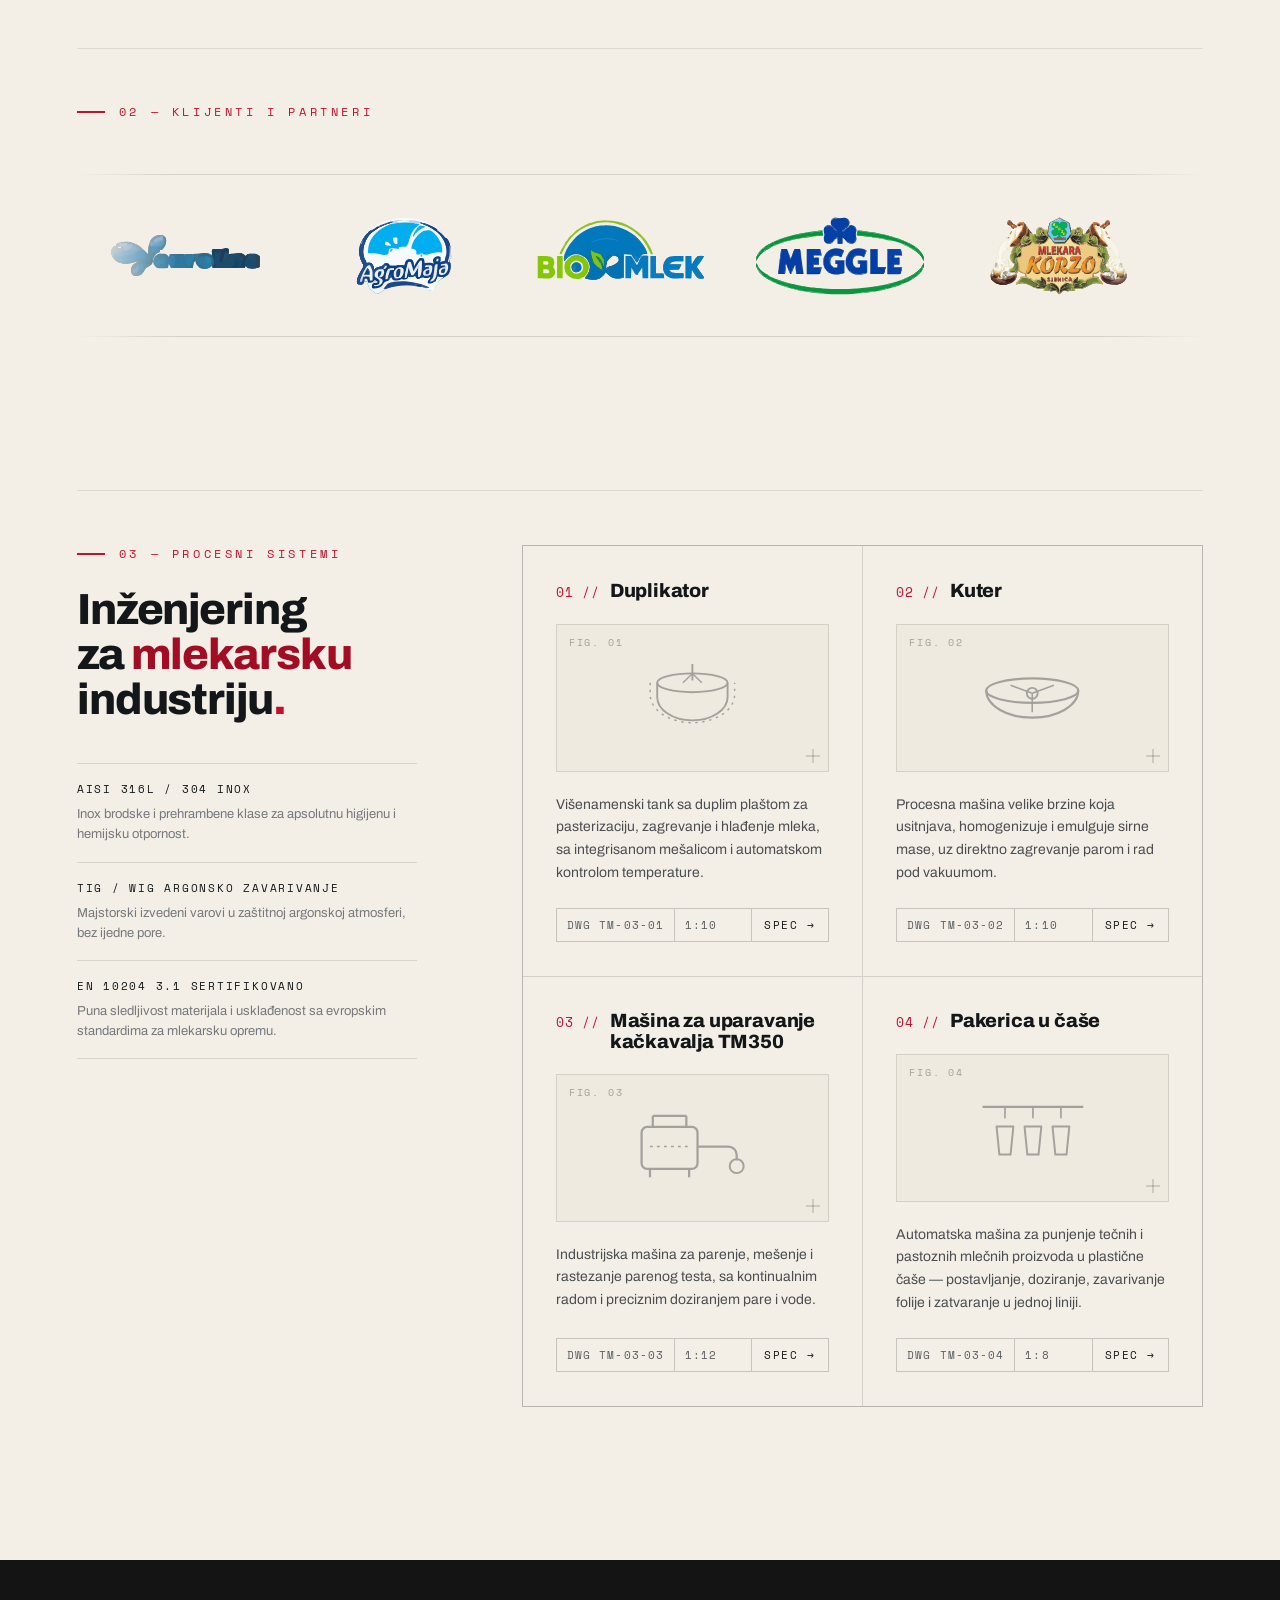
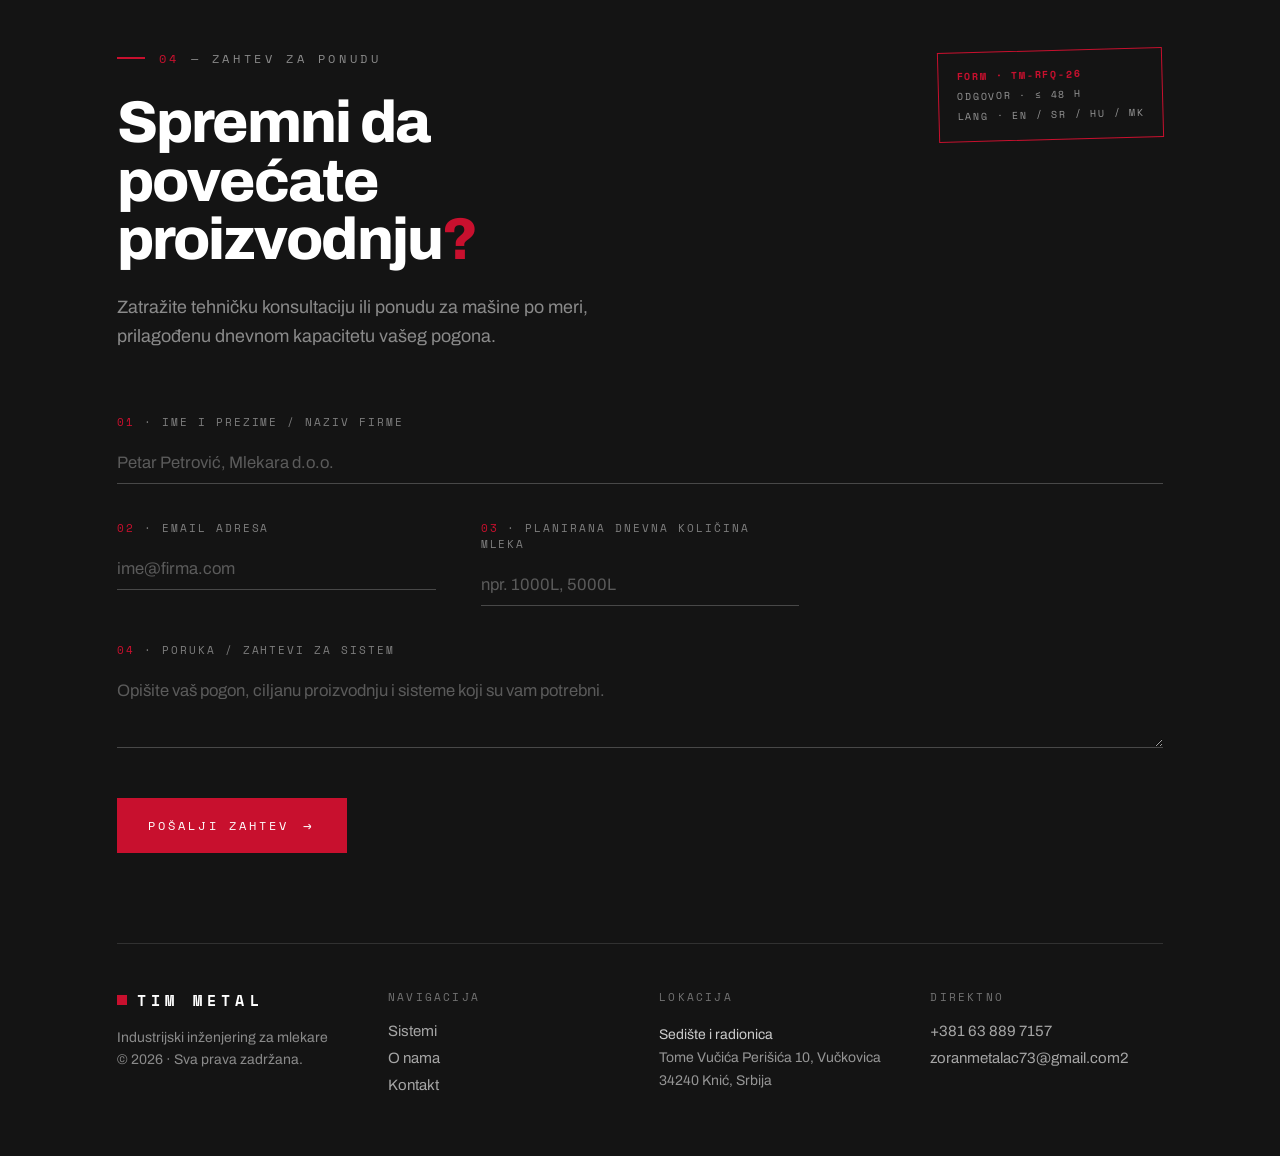
==== commit e8e97310: "Dodaj MK u LANG pečat RFQ forme + i18n izmene Co-Authored-By: Claude Opus 4.8 <noreply@anthropic.com" ====
--- a/index.html
+++ b/index.html
@@ -3,14 +3,14 @@
 <head>
 <meta charset="utf-8">
 <meta name="viewport" content="width=device-width, initial-scale=1">
-<title data-i18n="meta.home.title">TimMetal — Industrial Dairy Engineering</title>
-<meta name="description" content="TimMetal — dairy process machinery engineered in marine-grade inox: cheese vats, processing tanks, pre-press and press systems, designed and built near Kragujevac." data-i18n-attr="content:meta.home.desc">
+<title data-i18n="meta.home.title">Tim Metal — Industrial Dairy Engineering</title>
+<meta name="description" content="Tim Metal — dairy process machinery engineered in marine-grade inox for the complete cheesemaking line, designed and built near Kragujevac." data-i18n-attr="content:meta.home.desc">
 <link rel="icon" href="/favicon.svg" type="image/svg+xml">
 <meta name="theme-color" content="#141414">
 <meta property="og:type" content="website">
-<meta property="og:site_name" content="TimMetal">
-<meta property="og:title" content="TimMetal — Industrial Dairy Engineering" data-i18n-attr="content:meta.home.title">
-<meta property="og:description" content="Dairy process machinery engineered in marine-grade inox — cheese vats, processing tanks, pre-press and press systems, designed and built near Kragujevac." data-i18n-attr="content:meta.home.desc">
+<meta property="og:site_name" content="Tim Metal">
+<meta property="og:title" content="Tim Metal — Industrial Dairy Engineering" data-i18n-attr="content:meta.home.title">
+<meta property="og:description" content="Dairy process machinery engineered in marine-grade inox for the complete cheesemaking line, designed and built near Kragujevac." data-i18n-attr="content:meta.home.desc">
 <meta property="og:image" content="/og.svg">
 <meta name="twitter:card" content="summary_large_image">
 <meta name="twitter:image" content="/og.svg">
@@ -29,23 +29,18 @@
   .tm-plant-row:hover { background-color: rgba(20,23,26,0.03); }
   .tm-rfq-submit { transition: filter .3s ease; }
   .tm-rfq-submit:hover { filter: brightness(1.35); }
-  /* Client logo marquee — seamless -50% loop, greyscale on the cream sheet;
-     the whole strip pauses on hover, each logo reveals its colour on hover. */
+  /* Client logo marquee — seamless -50% loop, full-colour on the cream sheet;
+     the whole strip pauses on hover. */
   .tm-marquee { position:relative; overflow:hidden; padding:clamp(30px,4.5vh,48px) 0; border-top:1px solid rgba(20,23,26,0.14); border-bottom:1px solid rgba(20,23,26,0.14); -webkit-mask-image:linear-gradient(90deg, transparent, #000 9%, #000 91%, transparent); mask-image:linear-gradient(90deg, transparent, #000 9%, #000 91%, transparent); }
   .tm-marquee-track { display:flex; width:max-content; align-items:center; animation:tm-marquee-scroll 34s linear infinite; }
   .tm-marquee:hover .tm-marquee-track { animation-play-state:paused; }
   /* Every logo gets the SAME fixed box (width × height) and is scaled to fit
      inside it — square marks fill the height, wide wordmarks fill the width,
      so no logo dominates and none reads as tiny regardless of its aspect. */
-  .tm-logo { flex:none; display:flex; align-items:center; justify-content:center; width:clamp(124px,15vw,172px); height:clamp(56px,7vw,80px); background:none; border:0; padding:0; margin:0 clamp(8px,1.8vw,30px); line-height:0; cursor:pointer; -webkit-tap-highlight-color:transparent; }
-  .tm-logo img { max-width:100%; max-height:100%; width:auto; height:auto; object-fit:contain; filter:grayscale(1); opacity:0.45; transition:opacity .35s ease, filter .35s ease; }
-  .tm-logo:hover img, .tm-logo:focus-visible img, .tm-logo.is-active img { filter:grayscale(0); opacity:1; }
-  .tm-logo:focus-visible { outline:1px solid var(--tm-red); outline-offset:6px; }
+  .tm-logo { flex:none; display:flex; align-items:center; justify-content:center; width:clamp(124px,15vw,172px); height:clamp(56px,7vw,80px); margin:0 clamp(8px,1.8vw,30px); line-height:0; }
+  .tm-logo img { max-width:100%; max-height:100%; width:auto; height:auto; object-fit:contain; }
   @keyframes tm-marquee-scroll { from { transform:translateX(0); } to { transform:translateX(-50%); } }
   @media (prefers-reduced-motion: reduce) { .tm-marquee-track { animation:none; } }
-  /* Collaboration detail — collapses to nothing until a logo is chosen. */
-  .tm-plant-detail { max-height:0; overflow:hidden; opacity:0; transform:translateY(6px); transition:max-height .55s ease, opacity .4s ease, transform .4s ease, margin-top .55s ease; }
-  .tm-plant-detail.is-open { margin-top:0; max-height:640px; opacity:1; transform:translateY(0); }
 </style>
 </head>
 <body>
@@ -58,7 +53,7 @@
        outline, milk pour, inverted wordmark); framed as drawing sheet no. 1 -->
   <section id="tm-hero" style="position:sticky; top:0; width:100%; height:100svh; min-height:560px; overflow:hidden; background:#050506;">
     <canvas id="tm-canvas" style="position:absolute; inset:0; width:100%; height:100%; display:block;"></canvas>
-    <h1 style="position:absolute; width:1px; height:1px; margin:0; padding:0; overflow:hidden; clip-path:inset(50%); white-space:nowrap;" data-i18n-html="home.hero.h1">TimMetal &mdash; Industrial Dairy Engineering, near Kragujevac</h1>
+    <h1 style="position:absolute; width:1px; height:1px; margin:0; padding:0; overflow:hidden; clip-path:inset(50%); white-space:nowrap;" data-i18n-html="home.hero.h1">Tim Metal &mdash; Industrial Dairy Engineering, near Kragujevac</h1>
 
     <!-- Registration crosshairs, one per corner -->
     <svg width="18" height="18" viewBox="0 0 18 18" style="position:absolute; top:18px; left:18px; color:rgba(120,126,134,0.6);"><line x1="9" y1="0" x2="9" y2="18" stroke="currentColor" stroke-width="1"></line><line x1="0" y1="9" x2="18" y2="9" stroke="currentColor" stroke-width="1"></line></svg>
@@ -71,7 +66,7 @@
     <div style="position:absolute; right:48px; bottom:22px; font-family:'Space Mono', monospace; font-size:10px; letter-spacing:0.2em; color:#6a6f76; pointer-events:none;">KNIĆ &middot; N 43&deg;55&prime; E 20&deg;43&prime;</div>
 
     <!-- Tagline sits just under the wordmark; fades in once the milk settles -->
-    <div id="tm-tagline" style="position:absolute; left:0; right:0; top:57%; text-align:center; opacity:0; transform:translateY(10px); transition:opacity 1s ease .2s, transform 1s ease .2s; pointer-events:none; font-family:'Space Mono', monospace; font-size:clamp(10px,1.05vw,14px); letter-spacing:0.42em; color:#3c4045;" data-i18n="home.hero.tagline">DAIRY PROCESS MACHINERY &middot; ENGINEERED IN INOX</div>
+    <div id="tm-tagline" style="position:absolute; left:0; right:0; top:57%; text-align:center; opacity:0; transform:translateY(10px); transition:opacity 1s ease .2s, transform 1s ease .2s; pointer-events:none; font-family:'Space Mono', monospace; font-size:clamp(10px,1.05vw,14px); letter-spacing:0.42em; color:#3c4045;" data-i18n="home.hero.tagline">DAIRY PROCESS MACHINERY &middot; ENGINEERED FROM INOX</div>
 
     <!-- Soft scroll affordance — never a hard lock, scrolling just pours faster -->
     <div id="tm-hint" style="position:absolute; left:0; right:0; bottom:52px; text-align:center; opacity:0.5; transition:opacity .6s ease; font-family:'Space Mono', monospace; font-size:11px; letter-spacing:0.34em; color:#6a6f76; pointer-events:none;" data-i18n="home.hero.hint">SCROLL TO POUR</div>
@@ -89,7 +84,7 @@
       <!-- Drawing title block — the sheet's passport -->
       <div style="display:flex; flex-wrap:wrap; gap:1px; border:1px solid rgba(20,23,26,0.3); border-top:none; background:rgba(20,23,26,0.22); font-family:'Space Mono', monospace; font-size:11px; letter-spacing:0.14em; color:#5a5e63;">
         <div style="display:flex; align-items:center; padding:11px 14px; background:var(--tm-red); color:#fff; font-weight:700; letter-spacing:0.2em;">TM</div>
-        <div style="flex:2 1 auto; min-width:220px; display:flex; align-items:center; padding:11px 16px; background:var(--tm-cream); color:var(--tm-ink); font-weight:700;" data-i18n="home.titleblock.company">TIMMETAL &mdash; INDUSTRIAL DAIRY ENGINEERING</div>
+        <div style="flex:2 1 auto; min-width:220px; display:flex; align-items:center; padding:11px 16px; background:var(--tm-cream); color:var(--tm-ink); font-weight:700;" data-i18n="home.titleblock.company">TIM METAL &mdash; INDUSTRIAL DAIRY ENGINEERING</div>
         <div style="flex:1 0 auto; display:flex; align-items:center; padding:11px 16px; background:var(--tm-cream); white-space:nowrap;">DOC &middot; TM-2026-HP</div>
         <div style="flex:1 0 auto; display:flex; align-items:center; padding:11px 16px; background:var(--tm-cream); white-space:nowrap;">MAT &middot; AISI 316L / 304</div>
         <div style="flex:1 0 auto; display:flex; align-items:center; padding:11px 16px; background:var(--tm-cream); white-space:nowrap;">SCALE &middot; 1:1</div>
@@ -121,15 +116,10 @@
         <!-- Infinite logo marquee. The track is built by the script at the
              foot of the page from the COMPANIES array (one /logos/<name>.svg
              per client), then duplicated once so the -50% CSS loop is
-             seamless. Each logo is a button — clicking it reveals the company
-             name in the detail panel below. -->
+             seamless. -->
         <div class="tm-marquee tm-rise" role="group" aria-label="Client dairies" style="margin-top:clamp(40px,6vh,64px);">
           <div class="tm-marquee-track"></div>
         </div>
-
-        <!-- Collaboration detail — populated by the inline script when a logo
-             is clicked; the first partner is shown by default. -->
-        <div id="tm-plant-detail" class="tm-plant-detail" aria-live="polite"></div>
       </section>
 
       <!-- SECTION 03 — process systems as drawing sheets -->
@@ -161,19 +151,19 @@
           <div class="tm-card" style="background:var(--tm-cream); padding:clamp(24px,2.6vw,40px); display:flex; flex-direction:column;">
             <div style="display:flex; align-items:baseline; gap:10px;">
               <span style="font-family:'Space Mono', monospace; color:var(--tm-red); font-size:13px; letter-spacing:0.06em; white-space:nowrap; flex-shrink:0;">01 //</span>
-              <span style="font-family:'Archivo', sans-serif; font-weight:800; font-size:clamp(18px,1.5vw,23px); letter-spacing:-0.01em; color:var(--tm-ink);" data-i18n="home.card1.name">Cheese Vat</span>
+              <span style="font-family:'Archivo', sans-serif; font-weight:800; font-size:clamp(18px,1.5vw,23px); letter-spacing:-0.01em; color:var(--tm-ink);" data-i18n="home.card1.name">Duplicator</span>
             </div>
             <div style="position:relative; margin-top:22px; height:clamp(148px,16vh,196px); display:flex; align-items:center; justify-content:center; border:1px solid rgba(20,23,26,0.12); background:#EFEAE0;">
               <span style="position:absolute; top:10px; left:12px; font-family:'Space Mono', monospace; font-size:10px; letter-spacing:0.18em; color:rgba(20,23,26,0.35);">FIG. 01</span>
               <svg width="14" height="14" viewBox="0 0 14 14" style="position:absolute; bottom:8px; right:8px; color:rgba(20,23,26,0.3);"><line x1="7" y1="0" x2="7" y2="14" stroke="currentColor" stroke-width="1"></line><line x1="0" y1="7" x2="14" y2="7" stroke="currentColor" stroke-width="1"></line></svg>
-              <svg width="60%" viewBox="0 0 120 70" fill="none" style="color:#14171A; opacity:0.34;"><path d="M20 24 H100 V46 a14 14 0 0 1 -14 14 H34 a14 14 0 0 1 -14 -14 Z" stroke="currentColor" stroke-width="1.6" stroke-linejoin="round"></path><line x1="60" y1="9" x2="60" y2="42" stroke="currentColor" stroke-width="1.6"></line><line x1="47" y1="42" x2="73" y2="42" stroke="currentColor" stroke-width="1.6"></line><line x1="22" y1="33" x2="98" y2="33" stroke="currentColor" stroke-width="1.2" stroke-dasharray="2 4"></line></svg>
-            </div>
-            <p style="margin:22px 0 0; font-size:14px; line-height:1.62; color:#4a4e53;" data-i18n="home.card1.body">The core unit of any modern dairy. Engineered for precise coagulation, thermal processing, and automated curd cutting via specialized inox knives, minimizing dry matter loss.</p>
+              <svg width="52%" viewBox="0 0 120 70" fill="none" style="color:#14171A; opacity:0.34;"><line x1="60" y1="6" x2="60" y2="20" stroke="currentColor" stroke-width="1.6"></line><ellipse cx="60" cy="22" rx="30" ry="8" stroke="currentColor" stroke-width="1.6"></ellipse><path d="M30 22 V34 a30 20 0 0 0 60 0 V22" stroke="currentColor" stroke-width="1.6" fill="none"></path><path d="M24 22 V32 a36 24 0 0 0 72 0 V22" stroke="currentColor" stroke-width="1.2" stroke-dasharray="2 4" fill="none"></path><line x1="60" y1="14" x2="52" y2="22" stroke="currentColor" stroke-width="1.2"></line><line x1="60" y1="14" x2="68" y2="22" stroke="currentColor" stroke-width="1.2"></line></svg>
+            </div>
+            <p style="margin:22px 0 0; font-size:14px; line-height:1.62; color:#4a4e53;" data-i18n="home.card1.body">Multipurpose double-jacketed tank for pasteurising, heating and cooling milk, with an integrated agitator and automatic temperature control.</p>
             <div style="margin-top:auto; padding-top:24px;">
               <div style="display:flex; flex-wrap:wrap; align-items:stretch; border:1px solid rgba(20,23,26,0.2); font-family:'Space Mono', monospace; font-size:11px; letter-spacing:0.1em; color:#5a5e63;">
                 <div style="padding:8px 10px; border-right:1px solid rgba(20,23,26,0.2); white-space:nowrap;">DWG TM-03-01</div>
                 <div style="padding:8px 10px; white-space:nowrap;">1:10</div>
-                <a href="/products/cheese-vat" class="tm-link" style="margin-left:auto; display:flex; align-items:center; gap:8px; padding:8px 12px; border-left:1px solid rgba(20,23,26,0.2); color:var(--tm-ink); text-decoration:none; letter-spacing:0.14em;">SPEC &rarr;</a>
+                <a href="/products/duplicator" class="tm-link" style="margin-left:auto; display:flex; align-items:center; gap:8px; padding:8px 12px; border-left:1px solid rgba(20,23,26,0.2); color:var(--tm-ink); text-decoration:none; letter-spacing:0.14em;">SPEC &rarr;</a>
               </div>
             </div>
           </div>
@@ -182,19 +172,19 @@
           <div class="tm-card" style="background:var(--tm-cream); padding:clamp(24px,2.6vw,40px); display:flex; flex-direction:column;">
             <div style="display:flex; align-items:baseline; gap:10px;">
               <span style="font-family:'Space Mono', monospace; color:var(--tm-red); font-size:13px; letter-spacing:0.06em; white-space:nowrap; flex-shrink:0;">02 //</span>
-              <span style="font-family:'Archivo', sans-serif; font-weight:800; font-size:clamp(18px,1.5vw,23px); letter-spacing:-0.01em; color:var(--tm-ink);" data-i18n="home.card2.name">Milk Processing Tank</span>
+              <span style="font-family:'Archivo', sans-serif; font-weight:800; font-size:clamp(18px,1.5vw,23px); letter-spacing:-0.01em; color:var(--tm-ink);" data-i18n="home.card2.name">Cutter</span>
             </div>
             <div style="position:relative; margin-top:22px; height:clamp(148px,16vh,196px); display:flex; align-items:center; justify-content:center; border:1px solid rgba(20,23,26,0.12); background:#EFEAE0;">
               <span style="position:absolute; top:10px; left:12px; font-family:'Space Mono', monospace; font-size:10px; letter-spacing:0.18em; color:rgba(20,23,26,0.35);">FIG. 02</span>
               <svg width="14" height="14" viewBox="0 0 14 14" style="position:absolute; bottom:8px; right:8px; color:rgba(20,23,26,0.3);"><line x1="7" y1="0" x2="7" y2="14" stroke="currentColor" stroke-width="1"></line><line x1="0" y1="7" x2="14" y2="7" stroke="currentColor" stroke-width="1"></line></svg>
-              <svg width="60%" viewBox="0 0 120 70" fill="none" style="color:#14171A; opacity:0.34;"><line x1="60" y1="4" x2="60" y2="12" stroke="currentColor" stroke-width="1.6"></line><rect x="44" y="12" width="32" height="44" rx="7" stroke="currentColor" stroke-width="1.6"></rect><line x1="44" y1="24" x2="76" y2="24" stroke="currentColor" stroke-width="1.2"></line><line x1="44" y1="44" x2="76" y2="44" stroke="currentColor" stroke-width="1.2"></line><line x1="50" y1="56" x2="48" y2="66" stroke="currentColor" stroke-width="1.6"></line><line x1="70" y1="56" x2="72" y2="66" stroke="currentColor" stroke-width="1.6"></line></svg>
-            </div>
-            <p style="margin:22px 0 0; font-size:14px; line-height:1.62; color:#4a4e53;" data-i18n="home.card2.body">A multi-purpose, triple-wall insulated process vessel for pasteurization, boiling, fermentation, and cooling. Highly efficient heat transfer via pillow-plate technology prevents burning.</p>
+              <svg width="60%" viewBox="0 0 120 70" fill="none" style="color:#14171A; opacity:0.34;"><ellipse cx="60" cy="30" rx="34" ry="9" stroke="currentColor" stroke-width="1.6"></ellipse><path d="M26 30 a34 20 0 0 0 68 0" stroke="currentColor" stroke-width="1.6" fill="none"></path><circle cx="60" cy="32" r="4" stroke="currentColor" stroke-width="1.4"></circle><path d="M60 32 L44 26 M60 32 L76 26 M60 32 L60 46" stroke="currentColor" stroke-width="1.2"></path></svg>
+            </div>
+            <p style="margin:22px 0 0; font-size:14px; line-height:1.62; color:#4a4e53;" data-i18n="home.card2.body">High-speed process machine that cuts, homogenises and emulsifies cheese masses, with direct steam heating and vacuum operation.</p>
             <div style="margin-top:auto; padding-top:24px;">
               <div style="display:flex; flex-wrap:wrap; align-items:stretch; border:1px solid rgba(20,23,26,0.2); font-family:'Space Mono', monospace; font-size:11px; letter-spacing:0.1em; color:#5a5e63;">
                 <div style="padding:8px 10px; border-right:1px solid rgba(20,23,26,0.2); white-space:nowrap;">DWG TM-03-02</div>
                 <div style="padding:8px 10px; white-space:nowrap;">1:10</div>
-                <a href="/products/milk-tank" class="tm-link" style="margin-left:auto; display:flex; align-items:center; gap:8px; padding:8px 12px; border-left:1px solid rgba(20,23,26,0.2); color:var(--tm-ink); text-decoration:none; letter-spacing:0.14em;">SPEC &rarr;</a>
+                <a href="/products/cutter" class="tm-link" style="margin-left:auto; display:flex; align-items:center; gap:8px; padding:8px 12px; border-left:1px solid rgba(20,23,26,0.2); color:var(--tm-ink); text-decoration:none; letter-spacing:0.14em;">SPEC &rarr;</a>
               </div>
             </div>
           </div>
@@ -203,19 +193,19 @@
           <div class="tm-card" style="background:var(--tm-cream); padding:clamp(24px,2.6vw,40px); display:flex; flex-direction:column;">
             <div style="display:flex; align-items:baseline; gap:10px;">
               <span style="font-family:'Space Mono', monospace; color:var(--tm-red); font-size:13px; letter-spacing:0.06em; white-space:nowrap; flex-shrink:0;">03 //</span>
-              <span style="font-family:'Archivo', sans-serif; font-weight:800; font-size:clamp(18px,1.5vw,23px); letter-spacing:-0.01em; color:var(--tm-ink);" data-i18n="home.card3.name">Cheese Pre-press</span>
+              <span style="font-family:'Archivo', sans-serif; font-weight:800; font-size:clamp(18px,1.5vw,23px); letter-spacing:-0.01em; color:var(--tm-ink);" data-i18n="home.card3.name">Kačkavalj Machine TM350</span>
             </div>
             <div style="position:relative; margin-top:22px; height:clamp(148px,16vh,196px); display:flex; align-items:center; justify-content:center; border:1px solid rgba(20,23,26,0.12); background:#EFEAE0;">
               <span style="position:absolute; top:10px; left:12px; font-family:'Space Mono', monospace; font-size:10px; letter-spacing:0.18em; color:rgba(20,23,26,0.35);">FIG. 03</span>
               <svg width="14" height="14" viewBox="0 0 14 14" style="position:absolute; bottom:8px; right:8px; color:rgba(20,23,26,0.3);"><line x1="7" y1="0" x2="7" y2="14" stroke="currentColor" stroke-width="1"></line><line x1="0" y1="7" x2="14" y2="7" stroke="currentColor" stroke-width="1"></line></svg>
-              <svg width="62%" viewBox="0 0 120 70" fill="none" style="color:#14171A; opacity:0.34;"><path d="M16 16 H104 L90 52 H30 Z" stroke="currentColor" stroke-width="1.6" stroke-linejoin="round"></path><line x1="34" y1="30" x2="86" y2="30" stroke="currentColor" stroke-width="1.2"></line><rect x="46" y="34" width="12" height="12" stroke="currentColor" stroke-width="1.4"></rect><rect x="62" y="34" width="12" height="12" stroke="currentColor" stroke-width="1.4"></rect></svg>
-            </div>
-            <p style="margin:22px 0 0; font-size:14px; line-height:1.62; color:#4a4e53;" data-i18n="home.card3.body">An engineered system for continuous self-pressing and curd block formation under whey. Ensures uniform porosity and perfect block profiling prior to final molding.</p>
+              <svg width="62%" viewBox="0 0 120 70" fill="none" style="color:#14171A; opacity:0.34;"><rect x="24" y="20" width="40" height="30" rx="4" stroke="currentColor" stroke-width="1.6"></rect><path d="M64 34 h22 a6 6 0 0 1 6 6 v4" stroke="currentColor" stroke-width="1.6" fill="none"></path><circle cx="92" cy="48" r="5" stroke="currentColor" stroke-width="1.4"></circle><line x1="32" y1="20" x2="32" y2="12" stroke="currentColor" stroke-width="1.6"></line><line x1="56" y1="20" x2="56" y2="12" stroke="currentColor" stroke-width="1.6"></line><line x1="32" y1="12" x2="56" y2="12" stroke="currentColor" stroke-width="1.6"></line><line x1="30" y1="34" x2="58" y2="34" stroke="currentColor" stroke-width="1" stroke-dasharray="2 3"></line><line x1="30" y1="50" x2="30" y2="56" stroke="currentColor" stroke-width="1.6"></line><line x1="58" y1="50" x2="58" y2="56" stroke="currentColor" stroke-width="1.6"></line></svg>
+            </div>
+            <p style="margin:22px 0 0; font-size:14px; line-height:1.62; color:#4a4e53;" data-i18n="home.card3.body">Industrial machine for steaming, kneading and stretching pasta-filata curd, with continuous operation and precise steam and water dosing.</p>
             <div style="margin-top:auto; padding-top:24px;">
               <div style="display:flex; flex-wrap:wrap; align-items:stretch; border:1px solid rgba(20,23,26,0.2); font-family:'Space Mono', monospace; font-size:11px; letter-spacing:0.1em; color:#5a5e63;">
                 <div style="padding:8px 10px; border-right:1px solid rgba(20,23,26,0.2); white-space:nowrap;">DWG TM-03-03</div>
                 <div style="padding:8px 10px; white-space:nowrap;">1:12</div>
-                <a href="/products/pre-press" class="tm-link" style="margin-left:auto; display:flex; align-items:center; gap:8px; padding:8px 12px; border-left:1px solid rgba(20,23,26,0.2); color:var(--tm-ink); text-decoration:none; letter-spacing:0.14em;">SPEC &rarr;</a>
+                <a href="/products/kackavalj-machine-tm350" class="tm-link" style="margin-left:auto; display:flex; align-items:center; gap:8px; padding:8px 12px; border-left:1px solid rgba(20,23,26,0.2); color:var(--tm-ink); text-decoration:none; letter-spacing:0.14em;">SPEC &rarr;</a>
               </div>
             </div>
           </div>
@@ -224,19 +214,19 @@
           <div class="tm-card" style="background:var(--tm-cream); padding:clamp(24px,2.6vw,40px); display:flex; flex-direction:column;">
             <div style="display:flex; align-items:baseline; gap:10px;">
               <span style="font-family:'Space Mono', monospace; color:var(--tm-red); font-size:13px; letter-spacing:0.06em; white-space:nowrap; flex-shrink:0;">04 //</span>
-              <span style="font-family:'Archivo', sans-serif; font-weight:800; font-size:clamp(18px,1.5vw,23px); letter-spacing:-0.01em; color:var(--tm-ink);" data-i18n="home.card4.name">Cheese Press</span>
+              <span style="font-family:'Archivo', sans-serif; font-weight:800; font-size:clamp(18px,1.5vw,23px); letter-spacing:-0.01em; color:var(--tm-ink);" data-i18n="home.card4.name">Cup Packaging Machine</span>
             </div>
             <div style="position:relative; margin-top:22px; height:clamp(148px,16vh,196px); display:flex; align-items:center; justify-content:center; border:1px solid rgba(20,23,26,0.12); background:#EFEAE0;">
               <span style="position:absolute; top:10px; left:12px; font-family:'Space Mono', monospace; font-size:10px; letter-spacing:0.18em; color:rgba(20,23,26,0.35);">FIG. 04</span>
               <svg width="14" height="14" viewBox="0 0 14 14" style="position:absolute; bottom:8px; right:8px; color:rgba(20,23,26,0.3);"><line x1="7" y1="0" x2="7" y2="14" stroke="currentColor" stroke-width="1"></line><line x1="0" y1="7" x2="14" y2="7" stroke="currentColor" stroke-width="1"></line></svg>
-              <svg width="58%" viewBox="0 0 120 70" fill="none" style="color:#14171A; opacity:0.34;"><line x1="34" y1="10" x2="34" y2="60" stroke="currentColor" stroke-width="1.6"></line><line x1="86" y1="10" x2="86" y2="60" stroke="currentColor" stroke-width="1.6"></line><line x1="30" y1="12" x2="90" y2="12" stroke="currentColor" stroke-width="1.6"></line><line x1="60" y1="12" x2="60" y2="30" stroke="currentColor" stroke-width="1.6"></line><rect x="46" y="30" width="28" height="12" stroke="currentColor" stroke-width="1.6"></rect><rect x="40" y="48" width="40" height="12" stroke="currentColor" stroke-width="1.4"></rect></svg>
-            </div>
-            <p style="margin:22px 0 0; font-size:14px; line-height:1.62; color:#4a4e53;" data-i18n="home.card4.body">Pneumatic pressing systems with multi-stage, precise pressure control for final shaping and moisture extraction. Fully adaptable to various mold formats with high cycle repeatability.</p>
+              <svg width="62%" viewBox="0 0 120 70" fill="none" style="color:#14171A; opacity:0.34;"><line x1="24" y1="20" x2="96" y2="20" stroke="currentColor" stroke-width="1.6"></line><line x1="40" y1="20" x2="40" y2="28" stroke="currentColor" stroke-width="1.2"></line><line x1="60" y1="20" x2="60" y2="28" stroke="currentColor" stroke-width="1.2"></line><line x1="80" y1="20" x2="80" y2="28" stroke="currentColor" stroke-width="1.2"></line><path d="M34 34 h12 l-2 20 h-8 Z" stroke="currentColor" stroke-width="1.4" stroke-linejoin="round"></path><path d="M54 34 h12 l-2 20 h-8 Z" stroke="currentColor" stroke-width="1.4" stroke-linejoin="round"></path><path d="M74 34 h12 l-2 20 h-8 Z" stroke="currentColor" stroke-width="1.4" stroke-linejoin="round"></path></svg>
+            </div>
+            <p style="margin:22px 0 0; font-size:14px; line-height:1.62; color:#4a4e53;" data-i18n="home.card4.body">Automatic machine for filling liquid and pasty dairy products into plastic cups — placing, dosing, foil sealing and lidding in one line.</p>
             <div style="margin-top:auto; padding-top:24px;">
               <div style="display:flex; flex-wrap:wrap; align-items:stretch; border:1px solid rgba(20,23,26,0.2); font-family:'Space Mono', monospace; font-size:11px; letter-spacing:0.1em; color:#5a5e63;">
                 <div style="padding:8px 10px; border-right:1px solid rgba(20,23,26,0.2); white-space:nowrap;">DWG TM-03-04</div>
                 <div style="padding:8px 10px; white-space:nowrap;">1:8</div>
-                <a href="/products/press" class="tm-link" style="margin-left:auto; display:flex; align-items:center; gap:8px; padding:8px 12px; border-left:1px solid rgba(20,23,26,0.2); color:var(--tm-ink); text-decoration:none; letter-spacing:0.14em;">SPEC &rarr;</a>
+                <a href="/products/cup-packaging-machine" class="tm-link" style="margin-left:auto; display:flex; align-items:center; gap:8px; padding:8px 12px; border-left:1px solid rgba(20,23,26,0.2); color:var(--tm-ink); text-decoration:none; letter-spacing:0.14em;">SPEC &rarr;</a>
               </div>
             </div>
           </div>
@@ -257,7 +247,7 @@
           <p style="margin:24px 0 0; max-width:48ch; font-size:clamp(15px,1.4vw,19px); line-height:1.6; color:rgba(255,255,255,0.5);" data-i18n="home.rfq.body">Request a technical consultation or a custom machinery quote tailored to your facility's daily capacity.</p>
         </div>
         <!-- Document stamp -->
-        <div style="border:1.5px solid var(--tm-red); padding:14px 18px; font-family:'Space Mono', monospace; font-size:10px; letter-spacing:0.18em; color:rgba(255,255,255,0.55); line-height:2; transform:rotate(-1.5deg);"><span style="color:var(--tm-red); font-weight:700;">FORM &middot; TM-RFQ-26</span><br><span data-i18n="home.rfq.stamp.response">RESPONSE &middot; &le; 48 H</span><br>LANG &middot; EN / SR / HU</div>
+        <div style="border:1.5px solid var(--tm-red); padding:14px 18px; font-family:'Space Mono', monospace; font-size:10px; letter-spacing:0.18em; color:rgba(255,255,255,0.55); line-height:2; transform:rotate(-1.5deg);"><span style="color:var(--tm-red); font-weight:700;">FORM &middot; TM-RFQ-26</span><br><span data-i18n="home.rfq.stamp.response">RESPONSE &middot; &le; 48 H</span><br>LANG &middot; EN / SR / HU / MK</div>
       </div>
 
       <form id="tm-rfq-form" style="margin-top:clamp(48px,7vh,84px); display:grid; grid-template-columns:repeat(auto-fit, minmax(240px, 1fr)); column-gap:clamp(28px,3.5vw,56px); row-gap:clamp(30px,4vh,42px);">
@@ -321,14 +311,12 @@
     }
   })();
 
-  // ── Client dairies — real logos + click-to-reveal company name ──
-  // One entry per client: the /logos SVG file and the display name (the
-  // file's base name). The marquee track and its seamless aria-hidden
-  // duplicate are built from this list; clicking a logo shows that
-  // company's name in the panel below. To add a client, drop its SVG in
-  // /logos and add a { file, name } row here.
+  // ── Client dairies — full-colour logo marquee (display only) ──
+  // One entry per client: the /logos SVG file and the display name (used
+  // only as the image alt text). The marquee track and its seamless
+  // aria-hidden duplicate are built from this list. To add a client, drop
+  // its SVG in /logos and add a { file, name } row here.
   (function () {
-    var MONO = "'Space Mono', monospace";
     var COMPANIES = [
       { file: 'euroline.svg',           name: 'Euroline' },
       { file: 'Agro Maja.svg',          name: 'Agro Maja' },
@@ -344,67 +332,28 @@
       { file: 'Đi-Mi.svg',              name: 'Đi-Mi' }
     ];
 
-    function t(key, en) { return window.tmI18n ? window.tmI18n.t(key, en) : en; }
-
-    var detail = document.getElementById('tm-plant-detail');
     var track = document.querySelector('.tm-marquee-track');
-    if (!detail || !track) return;
-
-    // Build the marquee: the real, focusable set followed by an
-    // aria-hidden visual duplicate so the -50% CSS loop is seamless.
-    function logoButton(c, i, dup) {
-      var b = document.createElement('button');
-      b.className = 'tm-logo';
-      b.type = 'button';
-      b.setAttribute('data-client', i);
+    if (!track) return;
+
+    // Build the marquee: the real set followed by an aria-hidden visual
+    // duplicate so the -50% CSS loop is seamless. Logos are non-interactive.
+    function logoItem(c, dup) {
+      var el = document.createElement('span');
+      el.className = 'tm-logo';
       var img = document.createElement('img');
       img.src = '/logos/' + encodeURIComponent(c.file);
       img.loading = 'lazy';
       if (dup) {
-        b.tabIndex = -1;
-        b.setAttribute('aria-hidden', 'true');
+        el.setAttribute('aria-hidden', 'true');
         img.alt = '';
       } else {
-        b.setAttribute('aria-label', c.name);
         img.alt = c.name;
       }
-      b.appendChild(img);
-      return b;
+      el.appendChild(img);
+      return el;
     }
-    COMPANIES.forEach(function (c, i) { track.appendChild(logoButton(c, i, false)); });
-    COMPANIES.forEach(function (c, i) { track.appendChild(logoButton(c, i, true)); });
-    var buttons = track.querySelectorAll('.tm-logo');
-
-    var current = 0;
-    function render(i) {
-      var c = COMPANIES[i];
-      if (!c) return;
-      current = i;
-      var num = (i + 1 < 10 ? '0' : '') + (i + 1);
-      detail.innerHTML =
-        '<div style="padding-top:clamp(28px,4vh,46px);">' +
-          '<div style="display:flex; align-items:center; gap:12px; font-family:' + MONO + '; font-size:11px; letter-spacing:0.22em; color:var(--tm-red);"><span>' + num + '</span><span style="color:#76797e;">' + t('home.plants.client', 'CLIENT') + '</span></div>' +
-          '<h3 style="margin:16px 0 0; font-weight:800; font-size:clamp(28px,3.4vw,50px); line-height:1.02; letter-spacing:-0.025em; color:var(--tm-ink);">' + c.name + '<span style="color:var(--tm-red-deep);">.</span></h3>' +
-        '</div>';
-
-      Array.prototype.forEach.call(buttons, function (b) {
-        b.classList.toggle('is-active', b.getAttribute('data-client') === String(i));
-      });
-      detail.classList.add('is-open');
-    }
-
-    Array.prototype.forEach.call(buttons, function (b) {
-      b.addEventListener('click', function () {
-        render(parseInt(b.getAttribute('data-client'), 10));
-      });
-    });
-
-    // Show the first client by default so the section is never empty.
-    // Wait for the dictionary so the label renders in the active language.
-    (window.tmI18n ? window.tmI18n.ready : Promise.resolve()).then(function () { render(0); });
-
-    // Redraw the open client's label in the chosen language when it changes.
-    document.addEventListener('tm:langchange', function () { render(current); });
+    COMPANIES.forEach(function (c) { track.appendChild(logoItem(c, false)); });
+    COMPANIES.forEach(function (c) { track.appendChild(logoItem(c, true)); });
   })();
 </script>
 </body>
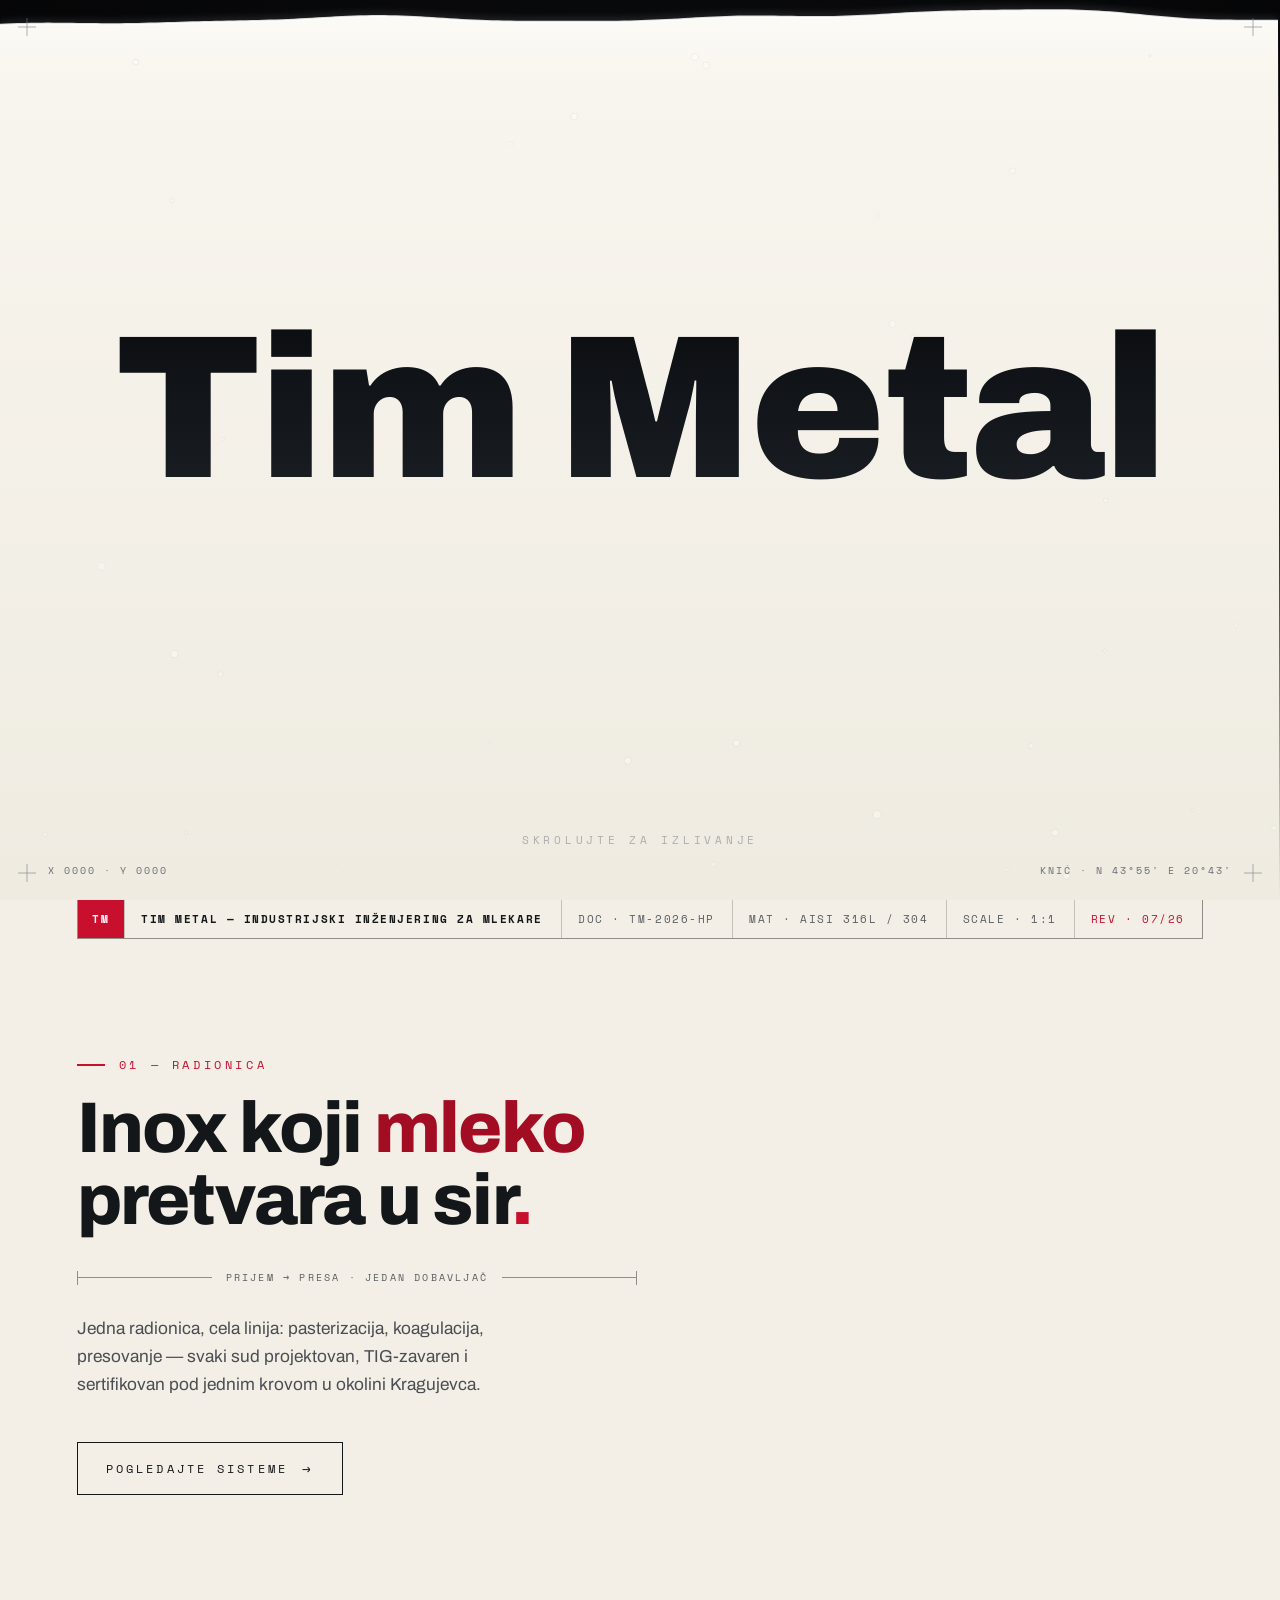
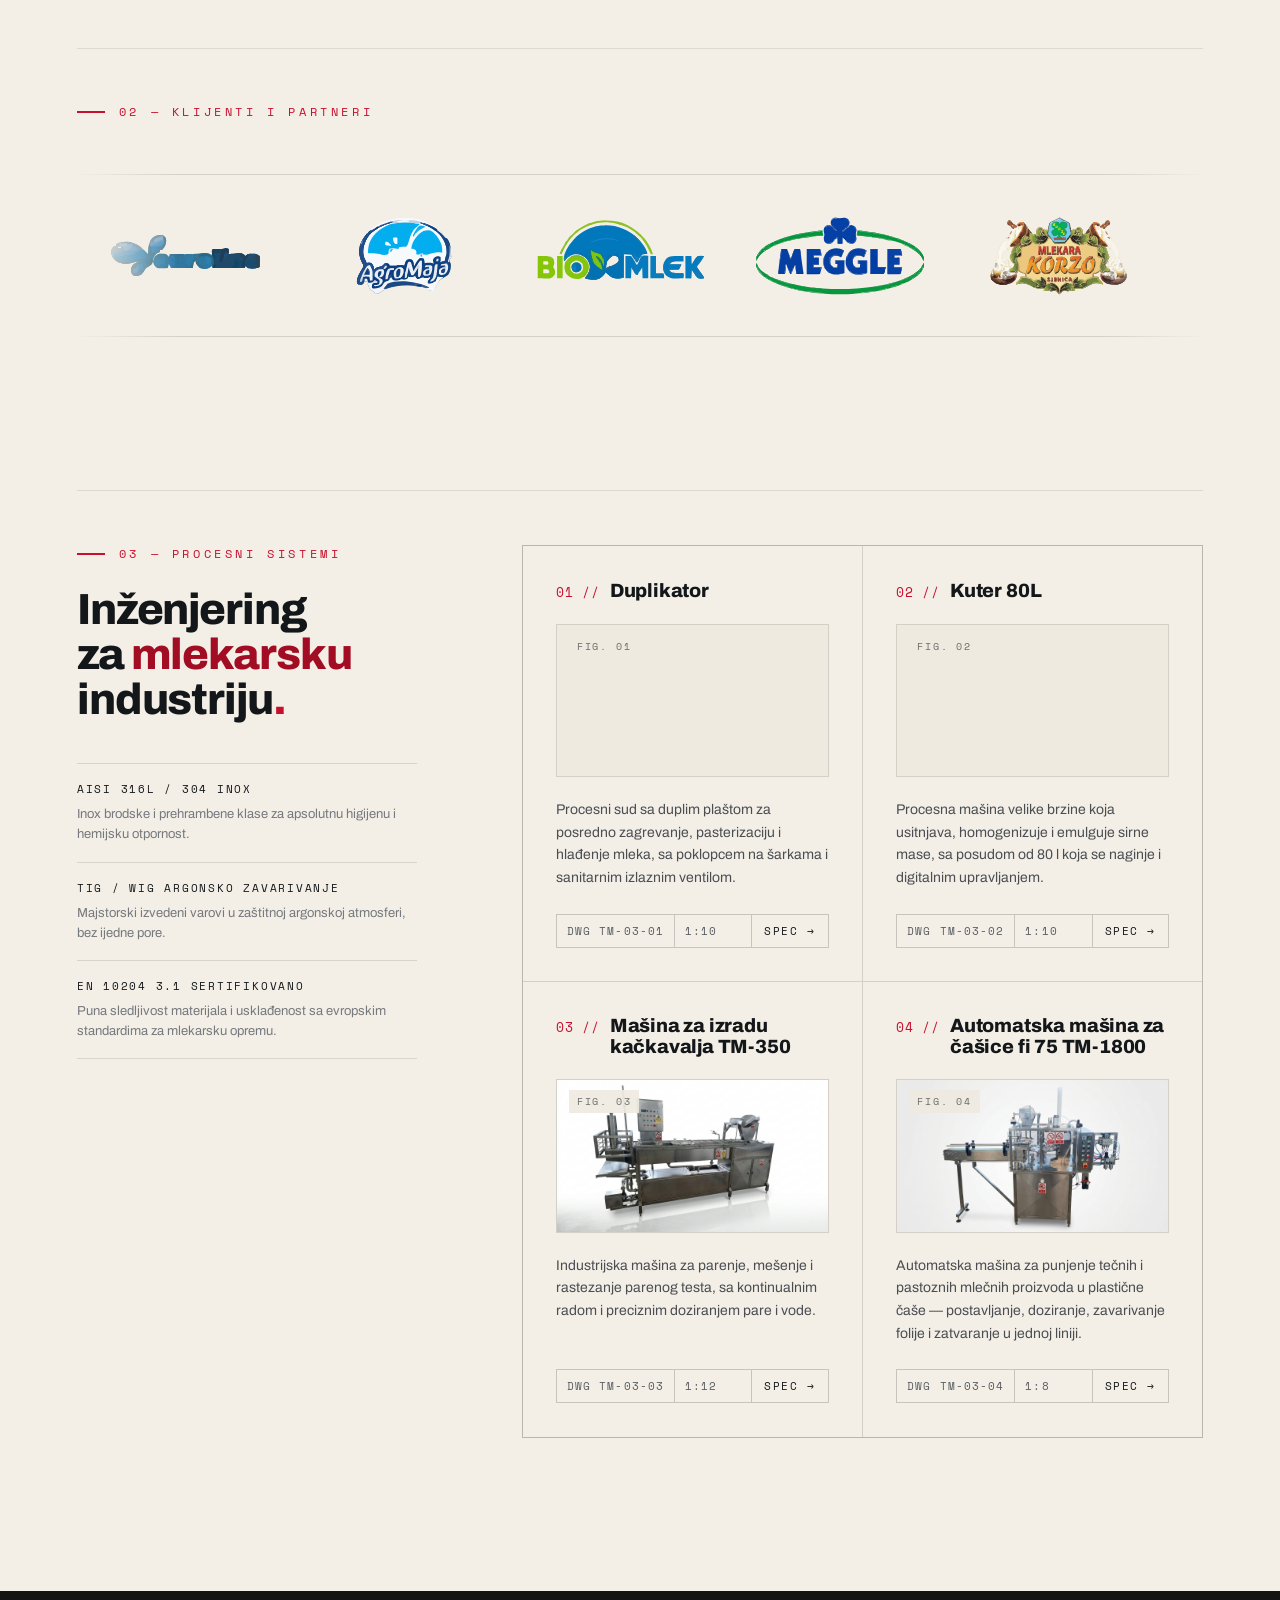
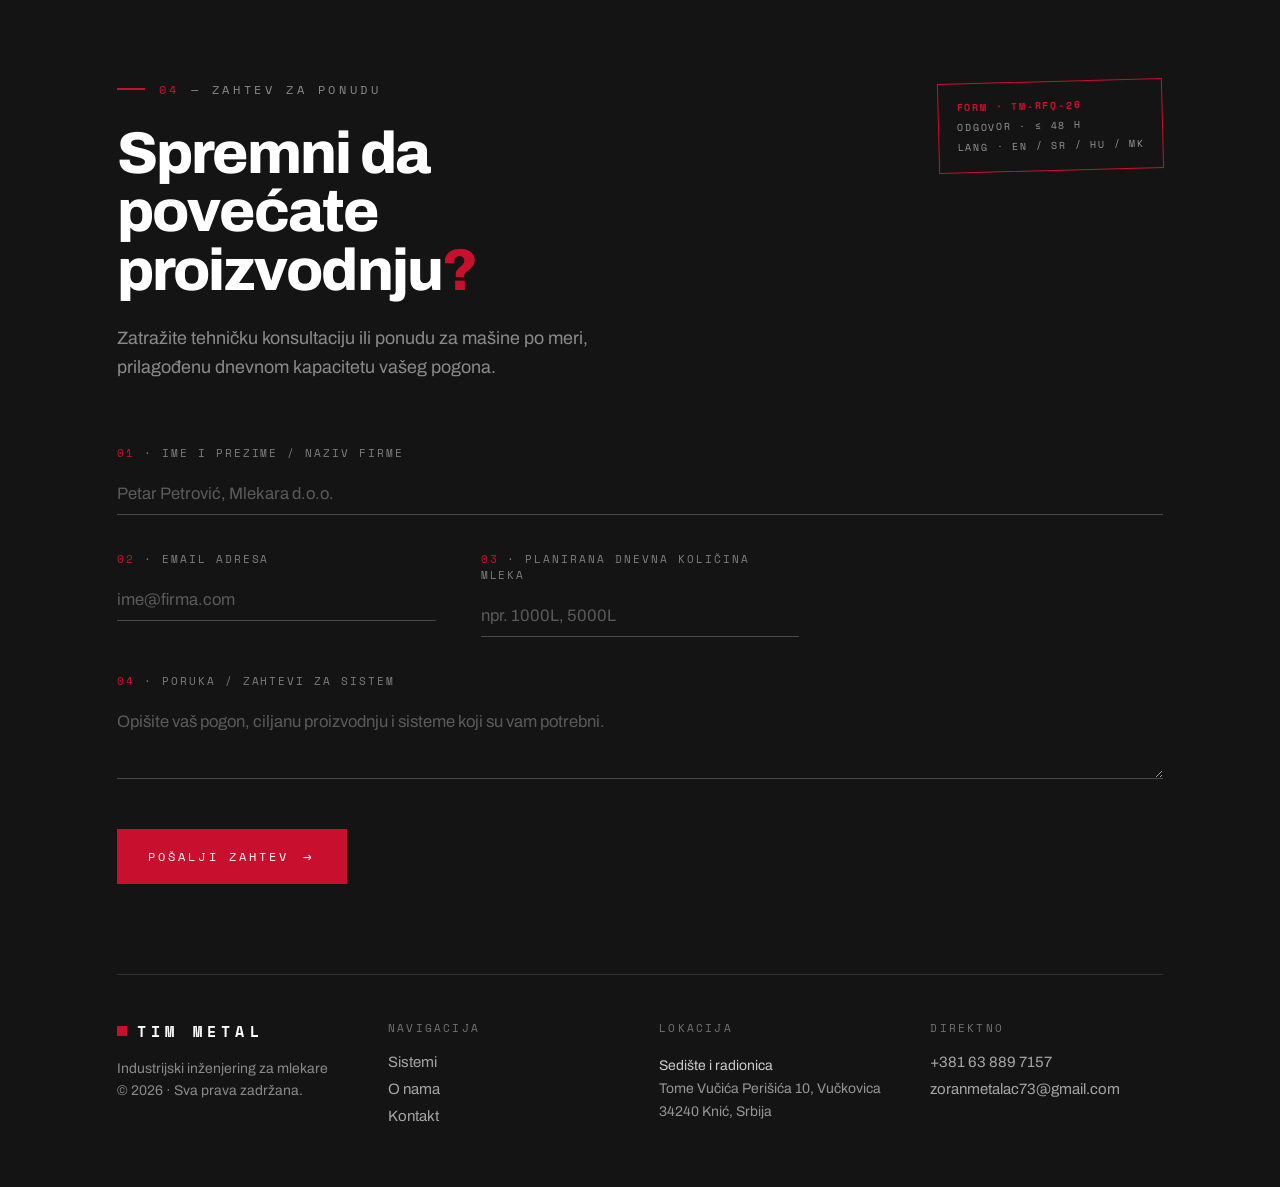
==== commit 6e634282: "Dodaj fotografije proizvoda i prikaži ih na sajtu - 10 webp fotografija u images/products/ (16:9), a" ====
--- a/index.html
+++ b/index.html
@@ -153,12 +153,11 @@
               <span style="font-family:'Space Mono', monospace; color:var(--tm-red); font-size:13px; letter-spacing:0.06em; white-space:nowrap; flex-shrink:0;">01 //</span>
               <span style="font-family:'Archivo', sans-serif; font-weight:800; font-size:clamp(18px,1.5vw,23px); letter-spacing:-0.01em; color:var(--tm-ink);" data-i18n="home.card1.name">Duplicator</span>
             </div>
-            <div style="position:relative; margin-top:22px; height:clamp(148px,16vh,196px); display:flex; align-items:center; justify-content:center; border:1px solid rgba(20,23,26,0.12); background:#EFEAE0;">
-              <span style="position:absolute; top:10px; left:12px; font-family:'Space Mono', monospace; font-size:10px; letter-spacing:0.18em; color:rgba(20,23,26,0.35);">FIG. 01</span>
-              <svg width="14" height="14" viewBox="0 0 14 14" style="position:absolute; bottom:8px; right:8px; color:rgba(20,23,26,0.3);"><line x1="7" y1="0" x2="7" y2="14" stroke="currentColor" stroke-width="1"></line><line x1="0" y1="7" x2="14" y2="7" stroke="currentColor" stroke-width="1"></line></svg>
-              <svg width="52%" viewBox="0 0 120 70" fill="none" style="color:#14171A; opacity:0.34;"><line x1="60" y1="6" x2="60" y2="20" stroke="currentColor" stroke-width="1.6"></line><ellipse cx="60" cy="22" rx="30" ry="8" stroke="currentColor" stroke-width="1.6"></ellipse><path d="M30 22 V34 a30 20 0 0 0 60 0 V22" stroke="currentColor" stroke-width="1.6" fill="none"></path><path d="M24 22 V32 a36 24 0 0 0 72 0 V22" stroke="currentColor" stroke-width="1.2" stroke-dasharray="2 4" fill="none"></path><line x1="60" y1="14" x2="52" y2="22" stroke="currentColor" stroke-width="1.2"></line><line x1="60" y1="14" x2="68" y2="22" stroke="currentColor" stroke-width="1.2"></line></svg>
-            </div>
-            <p style="margin:22px 0 0; font-size:14px; line-height:1.62; color:#4a4e53;" data-i18n="home.card1.body">Multipurpose double-jacketed tank for pasteurising, heating and cooling milk, with an integrated agitator and automatic temperature control.</p>
+            <div style="position:relative; overflow:hidden; margin-top:22px; aspect-ratio:16 / 9; border:1px solid rgba(20,23,26,0.12); background:#EFEAE0;">
+              <img src="/images/products/duplicator.webp" alt="Duplicator" loading="lazy" decoding="async" style="position:absolute; inset:0; width:100%; height:100%; object-fit:cover; display:block;">
+              <span style="position:absolute; top:10px; left:12px; font-family:'Space Mono', monospace; font-size:10px; letter-spacing:0.18em; background:rgba(239,234,224,0.9); padding:4px 8px; color:rgba(20,23,26,0.6);">FIG. 01</span>
+            </div>
+            <p style="margin:22px 0 0; font-size:14px; line-height:1.62; color:#4a4e53;" data-i18n="home.card1.body">Double-jacketed process vessel for indirect heating, pasteurising and cooling milk, with a hinged lid and a sanitary outlet valve.</p>
             <div style="margin-top:auto; padding-top:24px;">
               <div style="display:flex; flex-wrap:wrap; align-items:stretch; border:1px solid rgba(20,23,26,0.2); font-family:'Space Mono', monospace; font-size:11px; letter-spacing:0.1em; color:#5a5e63;">
                 <div style="padding:8px 10px; border-right:1px solid rgba(20,23,26,0.2); white-space:nowrap;">DWG TM-03-01</div>
@@ -172,14 +171,13 @@
           <div class="tm-card" style="background:var(--tm-cream); padding:clamp(24px,2.6vw,40px); display:flex; flex-direction:column;">
             <div style="display:flex; align-items:baseline; gap:10px;">
               <span style="font-family:'Space Mono', monospace; color:var(--tm-red); font-size:13px; letter-spacing:0.06em; white-space:nowrap; flex-shrink:0;">02 //</span>
-              <span style="font-family:'Archivo', sans-serif; font-weight:800; font-size:clamp(18px,1.5vw,23px); letter-spacing:-0.01em; color:var(--tm-ink);" data-i18n="home.card2.name">Cutter</span>
-            </div>
-            <div style="position:relative; margin-top:22px; height:clamp(148px,16vh,196px); display:flex; align-items:center; justify-content:center; border:1px solid rgba(20,23,26,0.12); background:#EFEAE0;">
-              <span style="position:absolute; top:10px; left:12px; font-family:'Space Mono', monospace; font-size:10px; letter-spacing:0.18em; color:rgba(20,23,26,0.35);">FIG. 02</span>
-              <svg width="14" height="14" viewBox="0 0 14 14" style="position:absolute; bottom:8px; right:8px; color:rgba(20,23,26,0.3);"><line x1="7" y1="0" x2="7" y2="14" stroke="currentColor" stroke-width="1"></line><line x1="0" y1="7" x2="14" y2="7" stroke="currentColor" stroke-width="1"></line></svg>
-              <svg width="60%" viewBox="0 0 120 70" fill="none" style="color:#14171A; opacity:0.34;"><ellipse cx="60" cy="30" rx="34" ry="9" stroke="currentColor" stroke-width="1.6"></ellipse><path d="M26 30 a34 20 0 0 0 68 0" stroke="currentColor" stroke-width="1.6" fill="none"></path><circle cx="60" cy="32" r="4" stroke="currentColor" stroke-width="1.4"></circle><path d="M60 32 L44 26 M60 32 L76 26 M60 32 L60 46" stroke="currentColor" stroke-width="1.2"></path></svg>
-            </div>
-            <p style="margin:22px 0 0; font-size:14px; line-height:1.62; color:#4a4e53;" data-i18n="home.card2.body">High-speed process machine that cuts, homogenises and emulsifies cheese masses, with direct steam heating and vacuum operation.</p>
+              <span style="font-family:'Archivo', sans-serif; font-weight:800; font-size:clamp(18px,1.5vw,23px); letter-spacing:-0.01em; color:var(--tm-ink);" data-i18n="home.card2.name">Cutter 80L</span>
+            </div>
+            <div style="position:relative; overflow:hidden; margin-top:22px; aspect-ratio:16 / 9; border:1px solid rgba(20,23,26,0.12); background:#EFEAE0;">
+              <img src="/images/products/cutter.webp" alt="Cutter 80L" loading="lazy" decoding="async" style="position:absolute; inset:0; width:100%; height:100%; object-fit:cover; display:block;">
+              <span style="position:absolute; top:10px; left:12px; font-family:'Space Mono', monospace; font-size:10px; letter-spacing:0.18em; background:rgba(239,234,224,0.9); padding:4px 8px; color:rgba(20,23,26,0.6);">FIG. 02</span>
+            </div>
+            <p style="margin:22px 0 0; font-size:14px; line-height:1.62; color:#4a4e53;" data-i18n="home.card2.body">High-speed process machine that cuts, homogenises and emulsifies cheese masses, with an 80 l tilting bowl and digital control.</p>
             <div style="margin-top:auto; padding-top:24px;">
               <div style="display:flex; flex-wrap:wrap; align-items:stretch; border:1px solid rgba(20,23,26,0.2); font-family:'Space Mono', monospace; font-size:11px; letter-spacing:0.1em; color:#5a5e63;">
                 <div style="padding:8px 10px; border-right:1px solid rgba(20,23,26,0.2); white-space:nowrap;">DWG TM-03-02</div>
@@ -193,12 +191,11 @@
           <div class="tm-card" style="background:var(--tm-cream); padding:clamp(24px,2.6vw,40px); display:flex; flex-direction:column;">
             <div style="display:flex; align-items:baseline; gap:10px;">
               <span style="font-family:'Space Mono', monospace; color:var(--tm-red); font-size:13px; letter-spacing:0.06em; white-space:nowrap; flex-shrink:0;">03 //</span>
-              <span style="font-family:'Archivo', sans-serif; font-weight:800; font-size:clamp(18px,1.5vw,23px); letter-spacing:-0.01em; color:var(--tm-ink);" data-i18n="home.card3.name">Kačkavalj Machine TM350</span>
-            </div>
-            <div style="position:relative; margin-top:22px; height:clamp(148px,16vh,196px); display:flex; align-items:center; justify-content:center; border:1px solid rgba(20,23,26,0.12); background:#EFEAE0;">
-              <span style="position:absolute; top:10px; left:12px; font-family:'Space Mono', monospace; font-size:10px; letter-spacing:0.18em; color:rgba(20,23,26,0.35);">FIG. 03</span>
-              <svg width="14" height="14" viewBox="0 0 14 14" style="position:absolute; bottom:8px; right:8px; color:rgba(20,23,26,0.3);"><line x1="7" y1="0" x2="7" y2="14" stroke="currentColor" stroke-width="1"></line><line x1="0" y1="7" x2="14" y2="7" stroke="currentColor" stroke-width="1"></line></svg>
-              <svg width="62%" viewBox="0 0 120 70" fill="none" style="color:#14171A; opacity:0.34;"><rect x="24" y="20" width="40" height="30" rx="4" stroke="currentColor" stroke-width="1.6"></rect><path d="M64 34 h22 a6 6 0 0 1 6 6 v4" stroke="currentColor" stroke-width="1.6" fill="none"></path><circle cx="92" cy="48" r="5" stroke="currentColor" stroke-width="1.4"></circle><line x1="32" y1="20" x2="32" y2="12" stroke="currentColor" stroke-width="1.6"></line><line x1="56" y1="20" x2="56" y2="12" stroke="currentColor" stroke-width="1.6"></line><line x1="32" y1="12" x2="56" y2="12" stroke="currentColor" stroke-width="1.6"></line><line x1="30" y1="34" x2="58" y2="34" stroke="currentColor" stroke-width="1" stroke-dasharray="2 3"></line><line x1="30" y1="50" x2="30" y2="56" stroke="currentColor" stroke-width="1.6"></line><line x1="58" y1="50" x2="58" y2="56" stroke="currentColor" stroke-width="1.6"></line></svg>
+              <span style="font-family:'Archivo', sans-serif; font-weight:800; font-size:clamp(18px,1.5vw,23px); letter-spacing:-0.01em; color:var(--tm-ink);" data-i18n="home.card3.name">Kačkavalj Machine TM-350</span>
+            </div>
+            <div style="position:relative; overflow:hidden; margin-top:22px; aspect-ratio:16 / 9; border:1px solid rgba(20,23,26,0.12); background:#EFEAE0;">
+              <img src="/images/products/kackavalj-machine-tm350.webp" alt="Kačkavalj Machine TM-350" loading="lazy" decoding="async" style="position:absolute; inset:0; width:100%; height:100%; object-fit:cover; display:block;">
+              <span style="position:absolute; top:10px; left:12px; font-family:'Space Mono', monospace; font-size:10px; letter-spacing:0.18em; background:rgba(239,234,224,0.9); padding:4px 8px; color:rgba(20,23,26,0.6);">FIG. 03</span>
             </div>
             <p style="margin:22px 0 0; font-size:14px; line-height:1.62; color:#4a4e53;" data-i18n="home.card3.body">Industrial machine for steaming, kneading and stretching pasta-filata curd, with continuous operation and precise steam and water dosing.</p>
             <div style="margin-top:auto; padding-top:24px;">
@@ -214,12 +211,11 @@
           <div class="tm-card" style="background:var(--tm-cream); padding:clamp(24px,2.6vw,40px); display:flex; flex-direction:column;">
             <div style="display:flex; align-items:baseline; gap:10px;">
               <span style="font-family:'Space Mono', monospace; color:var(--tm-red); font-size:13px; letter-spacing:0.06em; white-space:nowrap; flex-shrink:0;">04 //</span>
-              <span style="font-family:'Archivo', sans-serif; font-weight:800; font-size:clamp(18px,1.5vw,23px); letter-spacing:-0.01em; color:var(--tm-ink);" data-i18n="home.card4.name">Cup Packaging Machine</span>
-            </div>
-            <div style="position:relative; margin-top:22px; height:clamp(148px,16vh,196px); display:flex; align-items:center; justify-content:center; border:1px solid rgba(20,23,26,0.12); background:#EFEAE0;">
-              <span style="position:absolute; top:10px; left:12px; font-family:'Space Mono', monospace; font-size:10px; letter-spacing:0.18em; color:rgba(20,23,26,0.35);">FIG. 04</span>
-              <svg width="14" height="14" viewBox="0 0 14 14" style="position:absolute; bottom:8px; right:8px; color:rgba(20,23,26,0.3);"><line x1="7" y1="0" x2="7" y2="14" stroke="currentColor" stroke-width="1"></line><line x1="0" y1="7" x2="14" y2="7" stroke="currentColor" stroke-width="1"></line></svg>
-              <svg width="62%" viewBox="0 0 120 70" fill="none" style="color:#14171A; opacity:0.34;"><line x1="24" y1="20" x2="96" y2="20" stroke="currentColor" stroke-width="1.6"></line><line x1="40" y1="20" x2="40" y2="28" stroke="currentColor" stroke-width="1.2"></line><line x1="60" y1="20" x2="60" y2="28" stroke="currentColor" stroke-width="1.2"></line><line x1="80" y1="20" x2="80" y2="28" stroke="currentColor" stroke-width="1.2"></line><path d="M34 34 h12 l-2 20 h-8 Z" stroke="currentColor" stroke-width="1.4" stroke-linejoin="round"></path><path d="M54 34 h12 l-2 20 h-8 Z" stroke="currentColor" stroke-width="1.4" stroke-linejoin="round"></path><path d="M74 34 h12 l-2 20 h-8 Z" stroke="currentColor" stroke-width="1.4" stroke-linejoin="round"></path></svg>
+              <span style="font-family:'Archivo', sans-serif; font-weight:800; font-size:clamp(18px,1.5vw,23px); letter-spacing:-0.01em; color:var(--tm-ink);" data-i18n="home.card4.name">Automatic Cup Machine fi 75 TM-1800</span>
+            </div>
+            <div style="position:relative; overflow:hidden; margin-top:22px; aspect-ratio:16 / 9; border:1px solid rgba(20,23,26,0.12); background:#EFEAE0;">
+              <img src="/images/products/cup-packaging-machine.webp" alt="Automatic Cup Machine fi 75 TM-1800" loading="lazy" decoding="async" style="position:absolute; inset:0; width:100%; height:100%; object-fit:cover; display:block;">
+              <span style="position:absolute; top:10px; left:12px; font-family:'Space Mono', monospace; font-size:10px; letter-spacing:0.18em; background:rgba(239,234,224,0.9); padding:4px 8px; color:rgba(20,23,26,0.6);">FIG. 04</span>
             </div>
             <p style="margin:22px 0 0; font-size:14px; line-height:1.62; color:#4a4e53;" data-i18n="home.card4.body">Automatic machine for filling liquid and pasty dairy products into plastic cups — placing, dosing, foil sealing and lidding in one line.</p>
             <div style="margin-top:auto; padding-top:24px;">
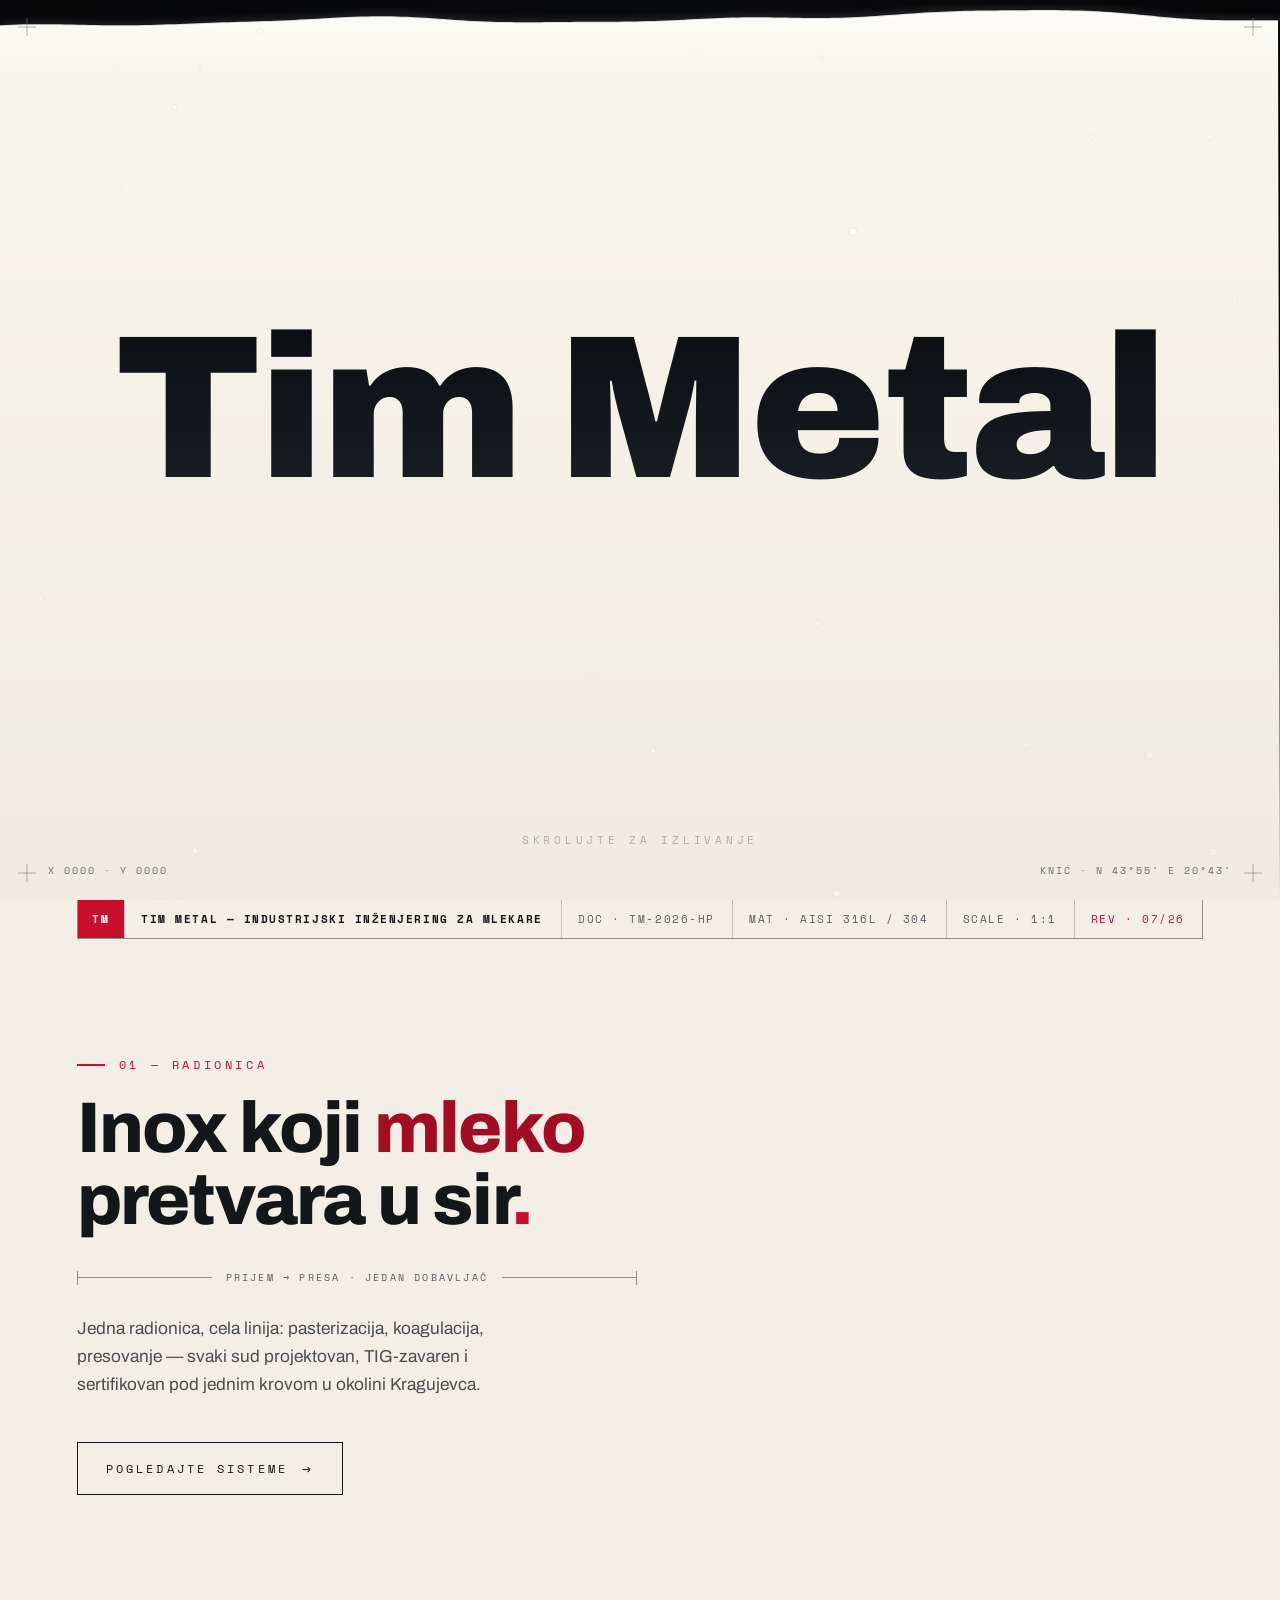
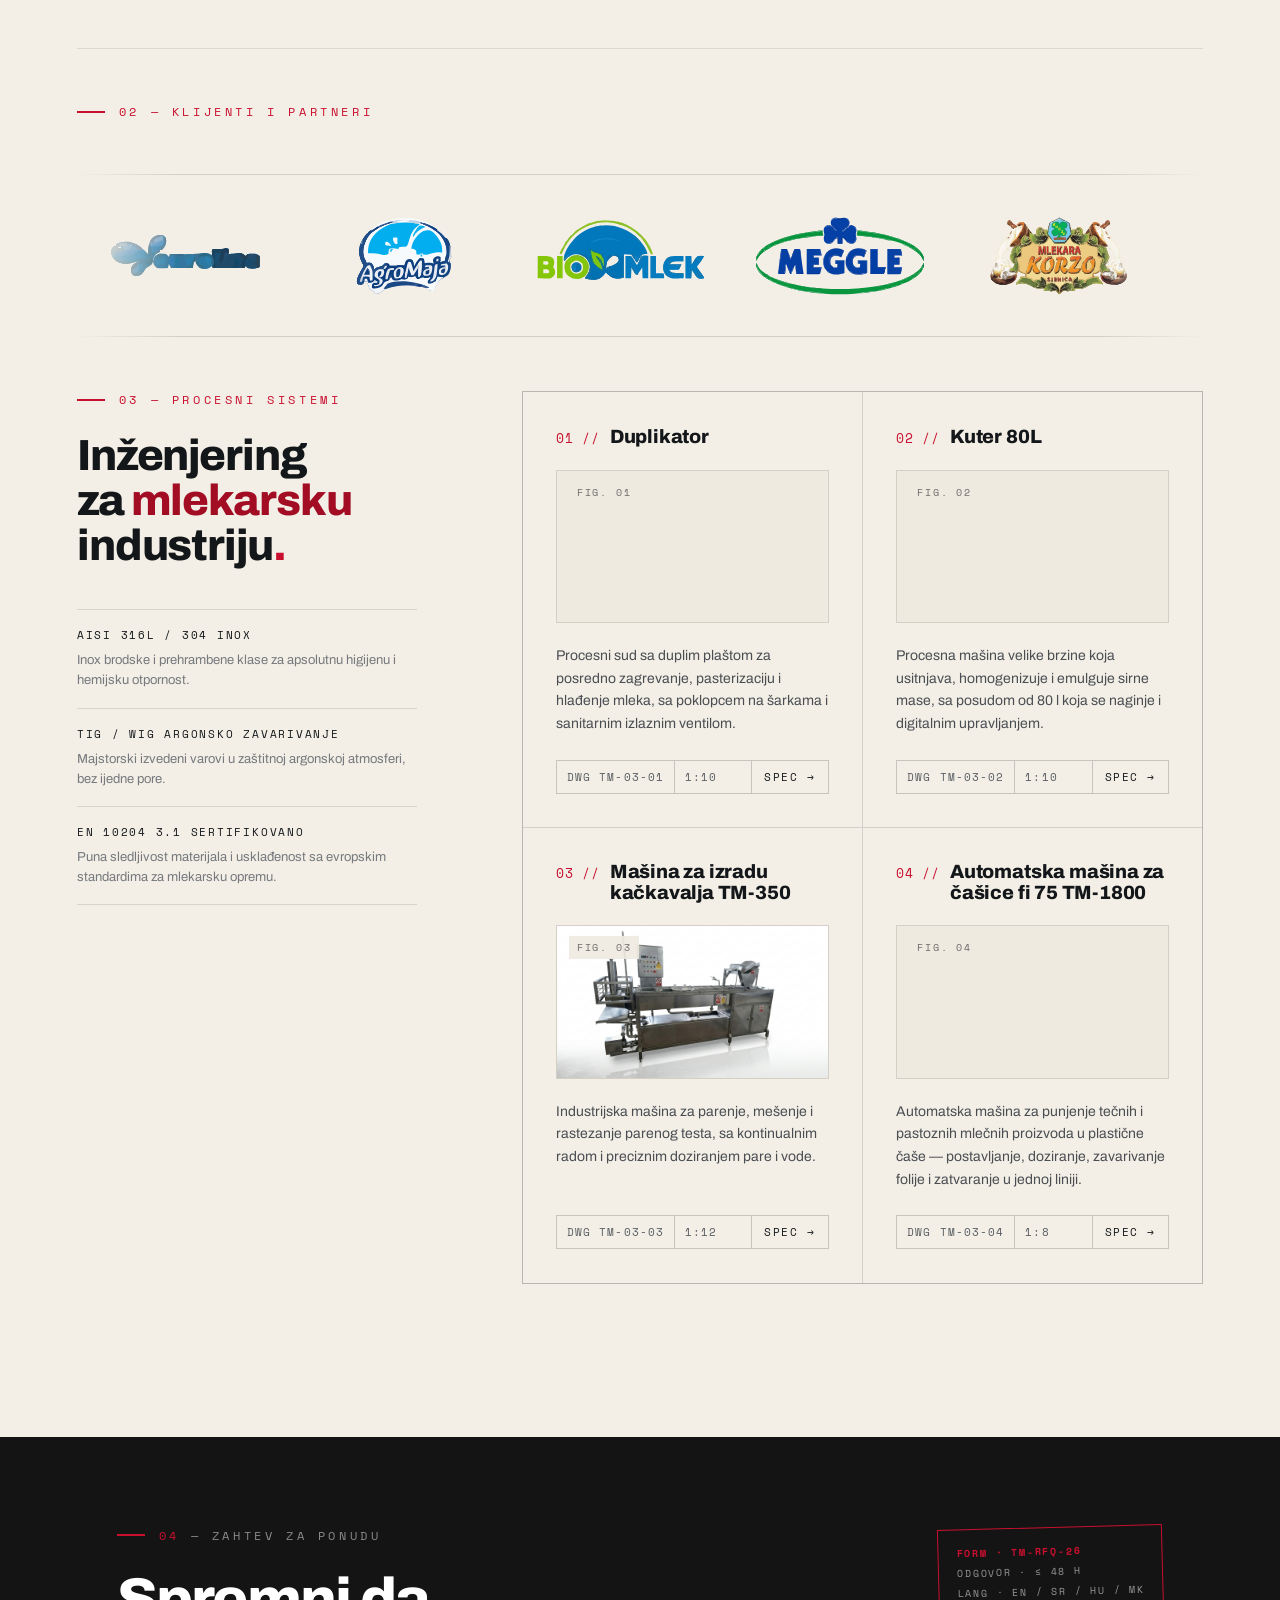
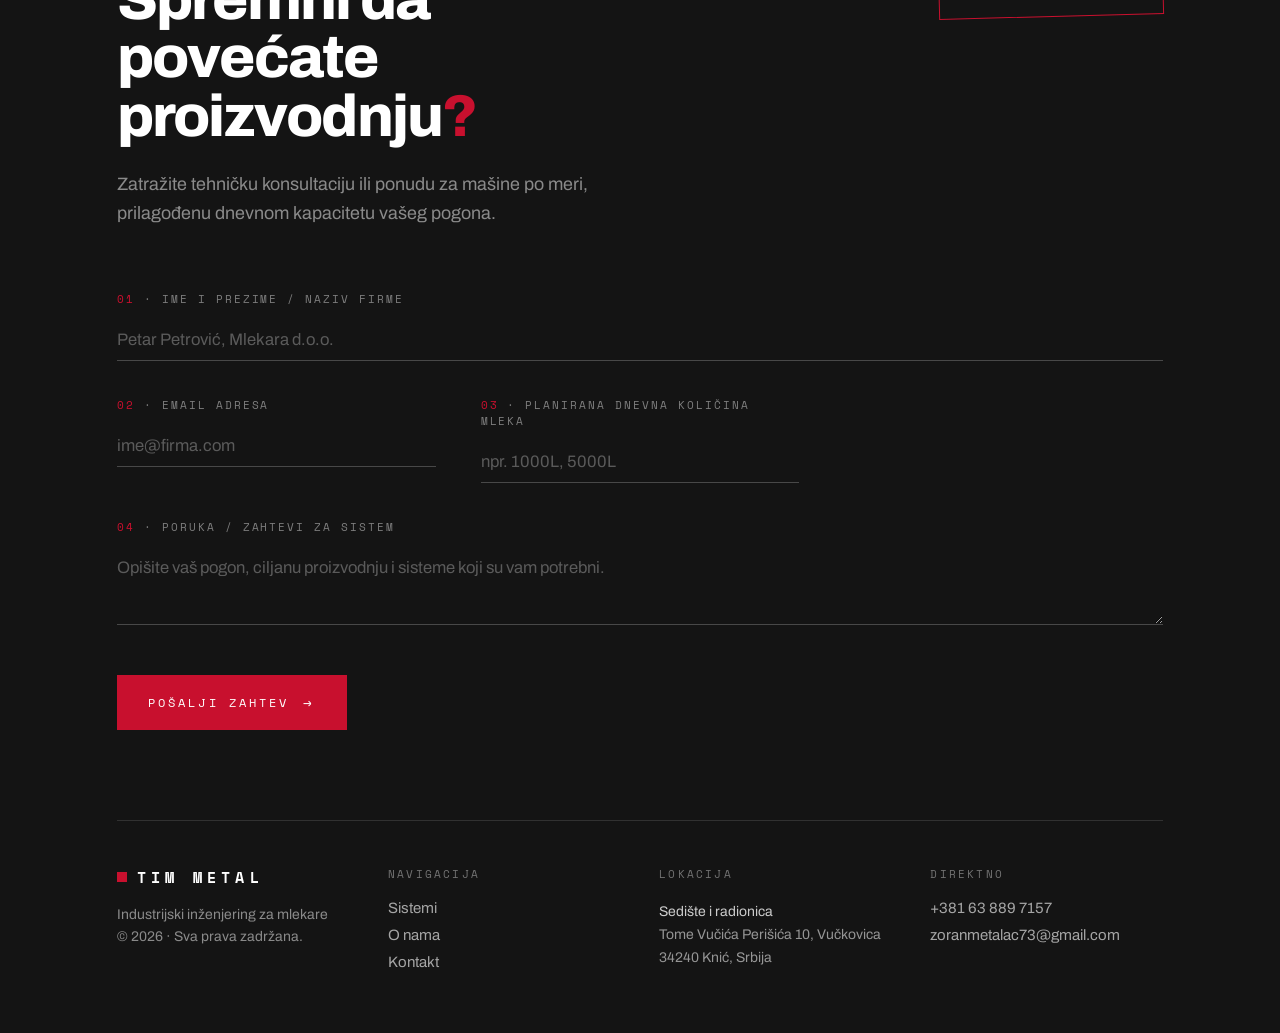
==== commit 85b1d07b: "Preimenuj Kezefertigen, dopuni about i skrati prored ispod logo trake - products.json / js/products." ====
--- a/index.html
+++ b/index.html
@@ -123,7 +123,7 @@
       </section>
 
       <!-- SECTION 03 — process systems as drawing sheets -->
-      <section id="systems" class="tm-rise" style="margin-top:clamp(96px,17vh,210px); padding-top:clamp(40px,6vh,72px); border-top:1px solid rgba(20,23,26,0.1); display:flex; flex-wrap:wrap; gap:clamp(40px,5vw,76px);">
+      <section id="systems" class="tm-rise" style="padding-top:clamp(40px,6vh,72px); display:flex; flex-wrap:wrap; gap:clamp(40px,5vw,76px);">
 
         <div data-sticky-col style="flex:1 1 300px; min-width:260px;">
           <div style="display:flex; align-items:center; gap:14px; font-family:'Space Mono', monospace; font-size:12px; letter-spacing:0.3em; color:var(--tm-red);"><span style="width:28px; height:2px; background:var(--tm-red);"></span><span data-i18n="home.s03.kicker">03 &mdash; PROCESS SYSTEMS</span></div>
